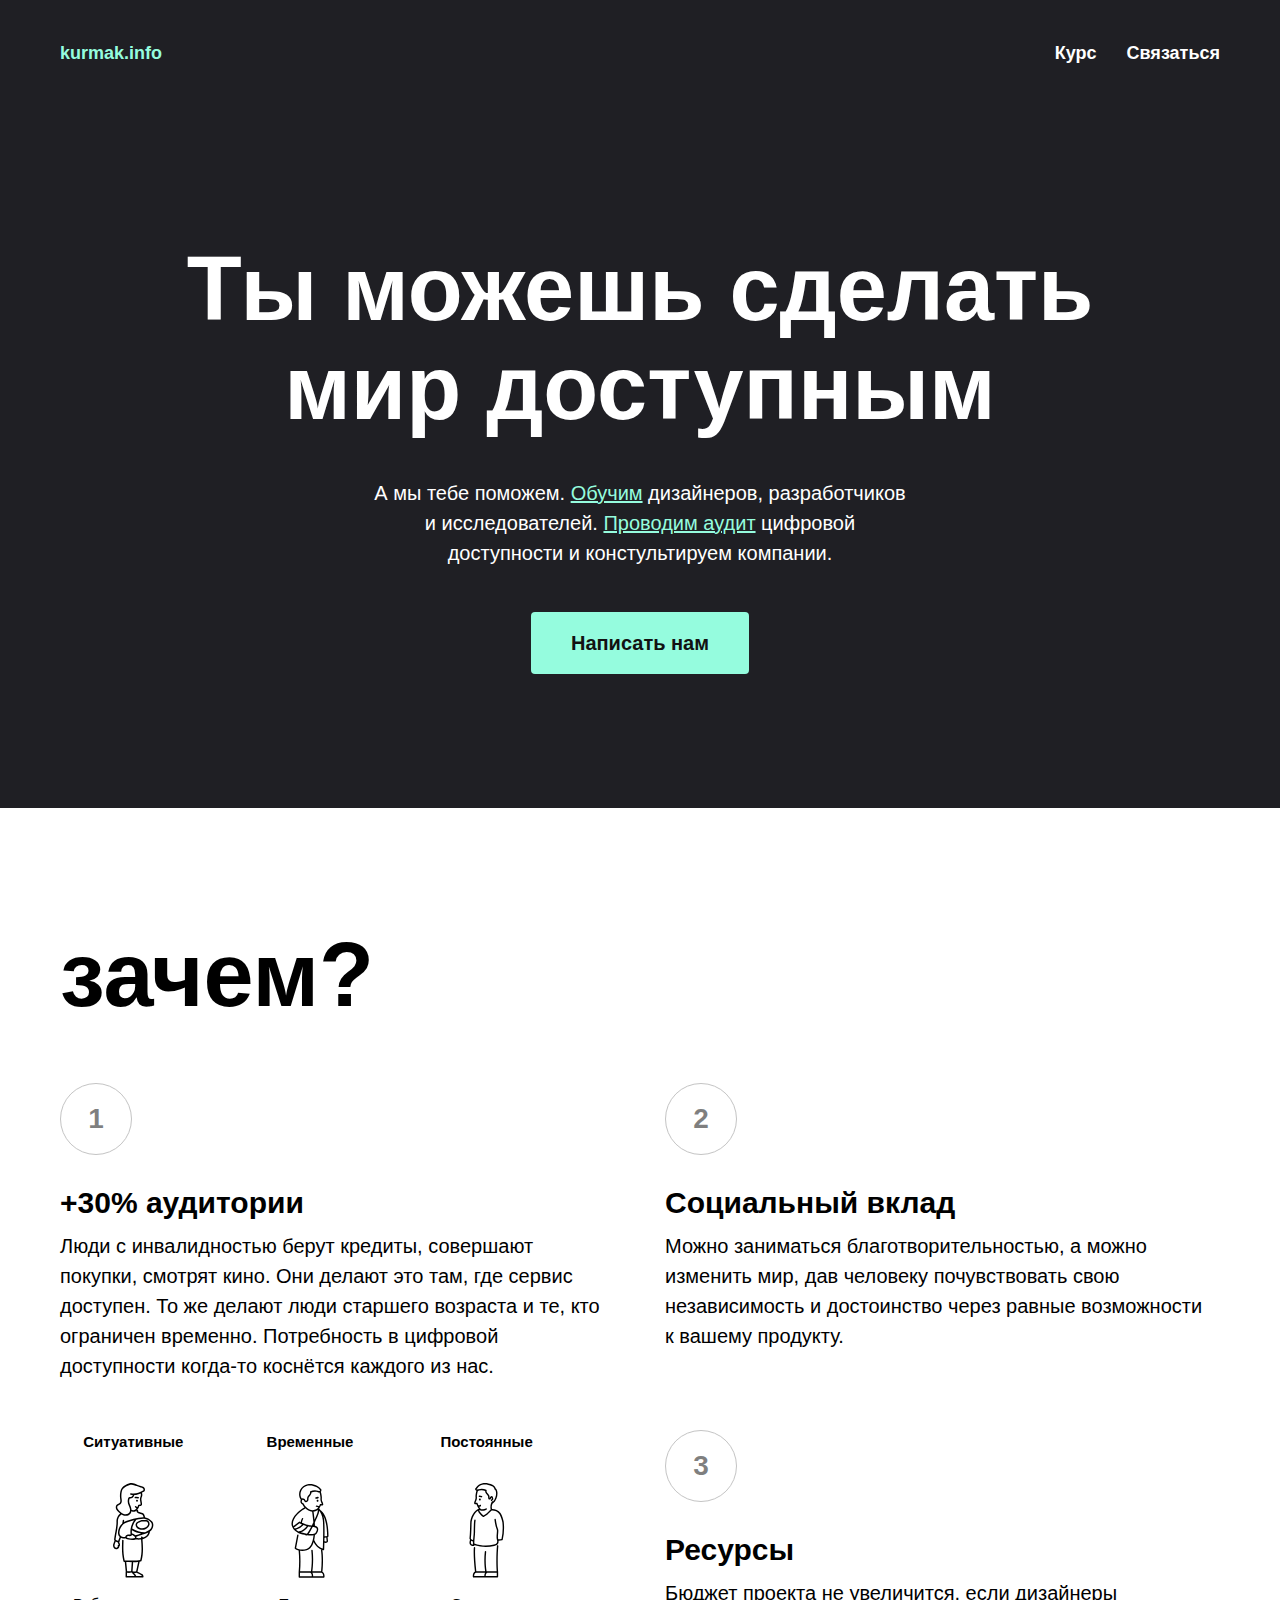
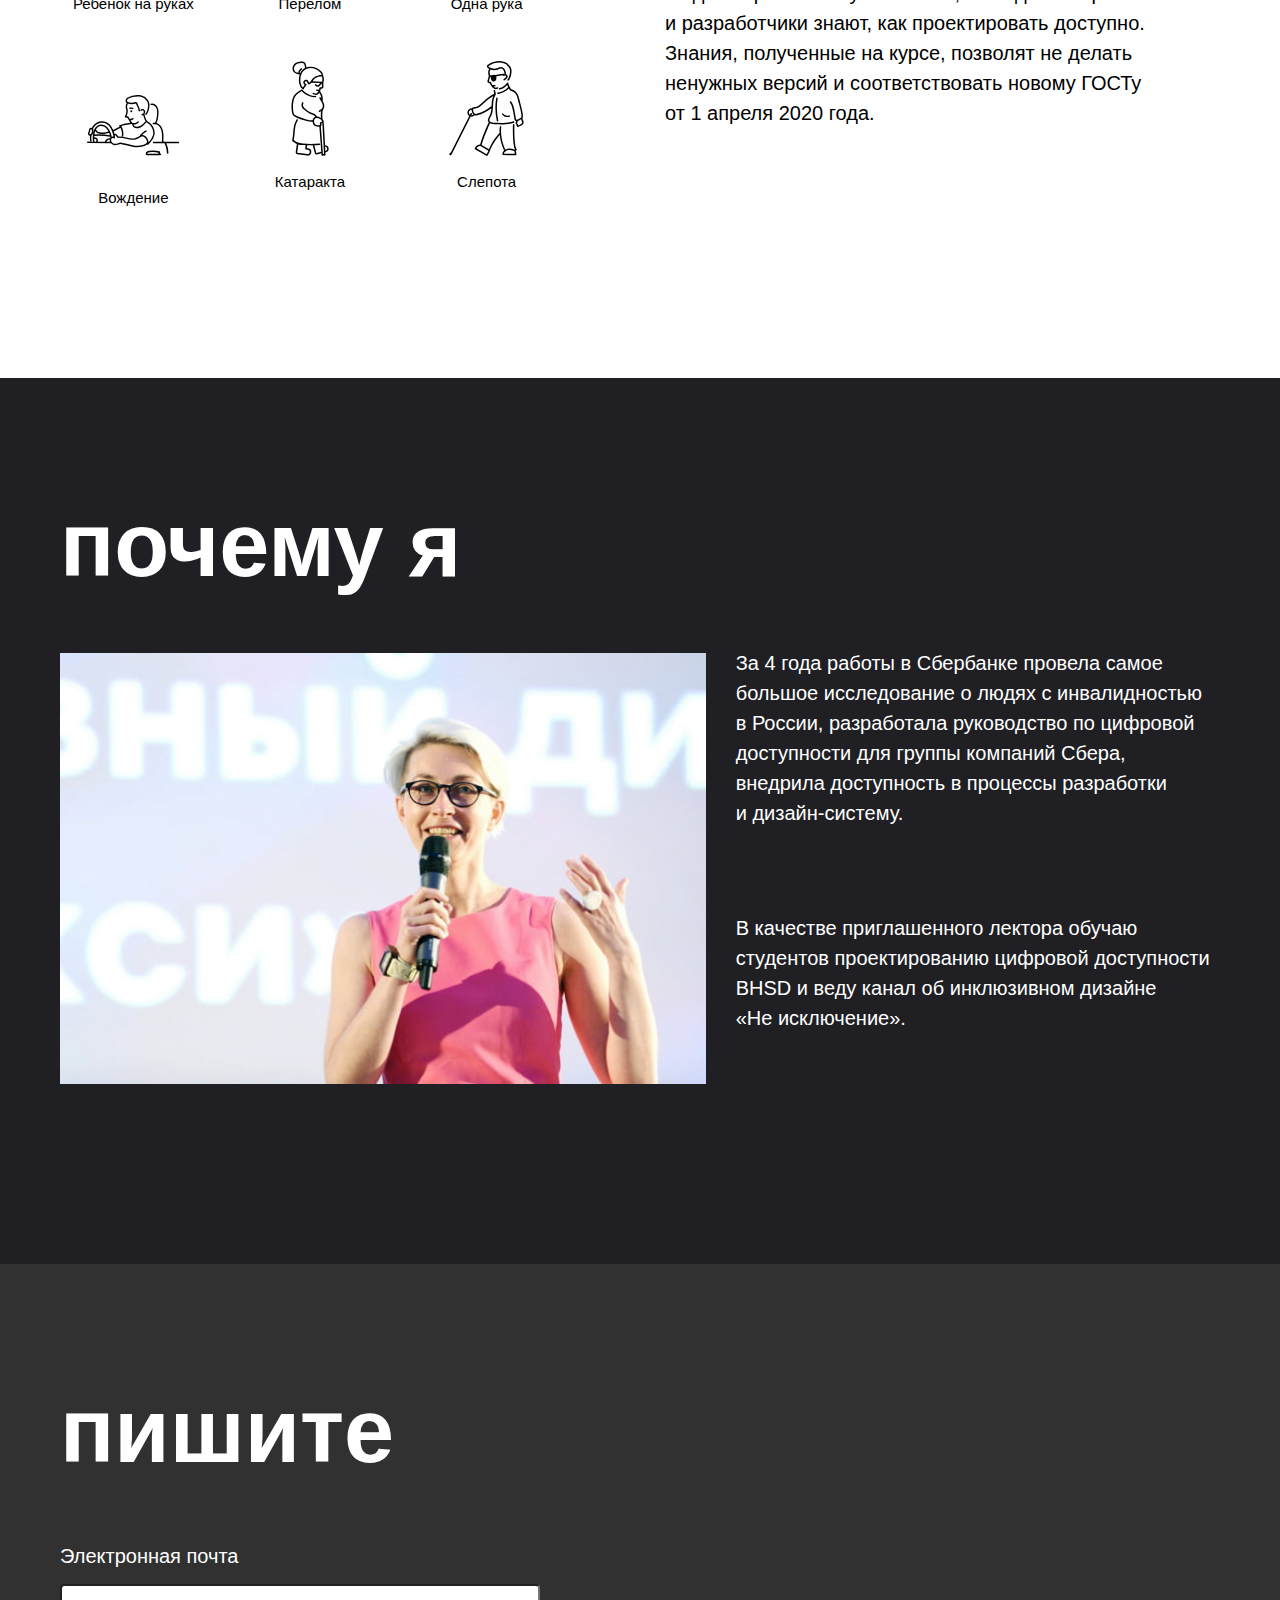
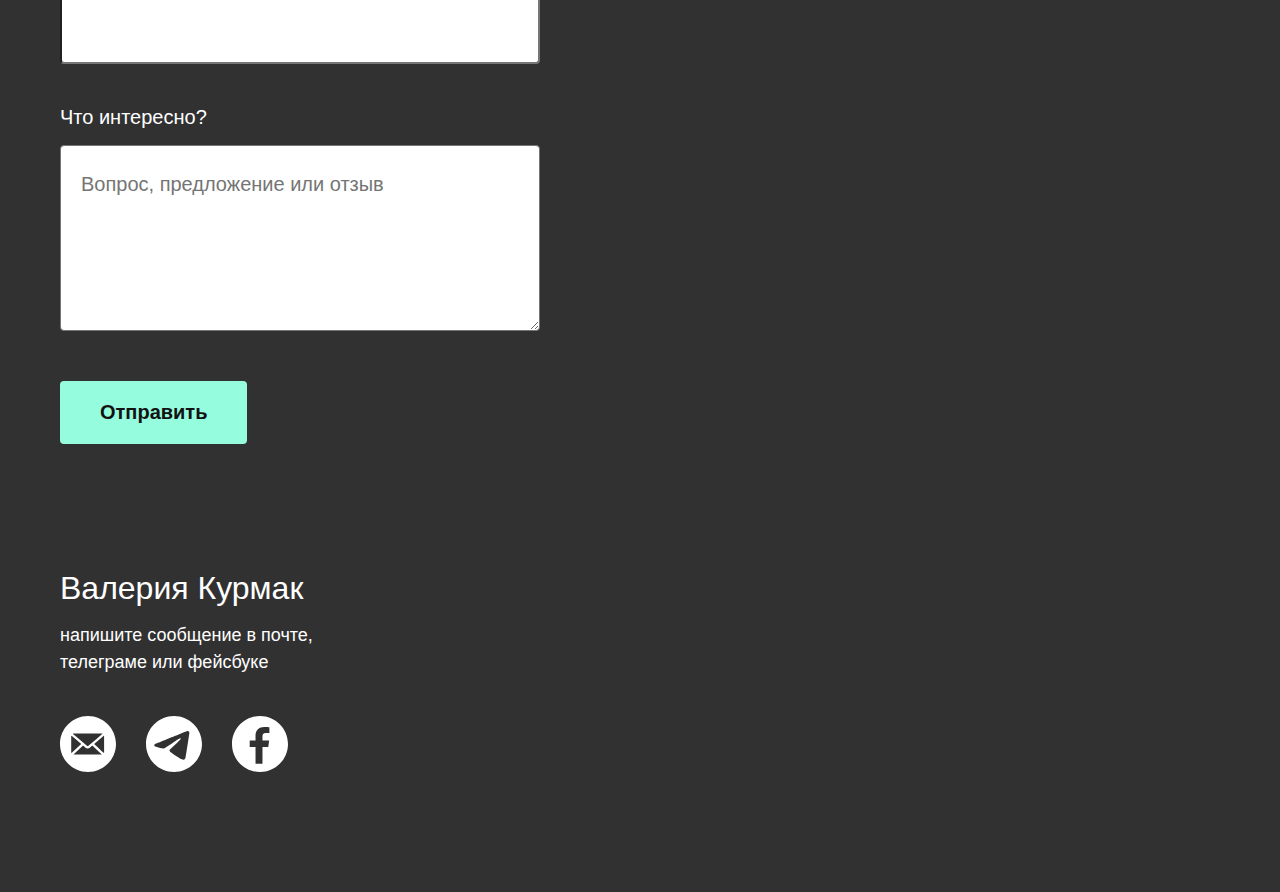
==== index.html @ fd56f429 "add block about course" ====
<!DOCTYPE html>
<html lang="ru">
<head>
    <meta charset="UTF-8">
    <meta name="viewport" content="width=device-width, initial-scale=1.0">
    <link rel="stylesheet" href="./styles/style.css">
    <title>Валерия Курмак</title>
</head>
<body>
    <header class="header">
        <div class="container">
            <nav class="nav">
                <a href="../" class="nav__item nav__item--logo color--mint" aria-label="Перейти на главную страницу">kurmak.info</a>
                <a href="course/" class="nav__item">Курс</a>
                <a href="#" class="nav__item">Связаться</a>
            </nav>
        </div>
    </header>
    <main>
        <section role="banner" class="banner">
            <div class="container banner__container">
                <h1>Ты можешь сделать мир доступным</h1>
                <p class="banner__text text">А&nbsp;мы тебе поможем. <a href="#" class="color--mint">Обучим</a> дизайнеров, разработчиков и&nbsp;исследователей. <a href="#" class="color--mint">Проводим аудит</a> цифровой доступности и&nbsp;констультируем компании.</p>
                <a href="#write" class="btn banner__btn">Написать нам</a>
            </div>
        </section>
        <section class="reasons section">
            <div class="container">
                <h2>зачем?</h2>
                <ul class="reason-list">
                    <li class="reason-list__item reason-list__item--column">
                        <span class="reason-list__num">1</span>
                        <h3 class="reason-list__title">+30%&nbsp;аудитории</h3>
                        <p class="reason-list__text">Люди с&nbsp;инвалидностью берут кредиты, совершают покупки, смотрят кино. Они делают это там, где сервис доступен. То же делают люди старшего возраста и&nbsp;те, кто ограничен временно. Потребность в&nbsp;цифровой доступности когда-то коснётся каждого из&nbsp;нас.</p>
                        <div class="limit">
                            <p class="limit__type">Ситуативные</p>
                            <div class="limit__item">
                                <img class="limit__pic" src="./images/child.svg" role="presentation">
                                <p class="limit__title">Ребенок на&nbsp;руках</p>
                            </div>
                            <div class="limit__item">
                                <img class="limit__pic" src="./images/drive.svg" role="presentation">
                                <p class="limit__title">Вождение</p>
                            </div>
                            <p class="limit__type">Временные</p>
                            <div class="limit__item">
                                <img class="limit__pic" src="./images/broken.svg" role="presentation">
                                <p class="limit__title">Перелом</p>
                            </div>
                            <div class="limit__item">
                                <img class="limit__pic" src="./images/katarakta.svg" role="presentation">
                                <p class="limit__title">Катаракта</p>
                            </div>
                            <p class="limit__type">Постоянные</p>
                            <div class="limit__item">
                                <img class="limit__pic" src="./images/one-hand.svg" role="presentation">
                                <p class="limit__title">Одна рука</p>
                            </div>
                            <div class="limit__item">
                                <img class="limit__pic" src="./images/blind.svg" role="presentation">
                                <p class="limit__title">Слепота</p>
                            </div>
                        </div>
                    </li>
                    <li class="reason-list__item">
                        <span class="reason-list__num">2</span>
                        <h3 class="reason-list__title">Социальный вклад</h3>
                        <p class="reason-list__text">Можно заниматься благотворительностью, а&nbsp;можно изменить мир, дав человеку почувствовать свою независимость и&nbsp;достоинство через равные возможности к&nbsp;вашему продукту.</p>
                    </li>
                    <li class="reason-list__item reason-list__item--margin">
                        <span class="reason-list__num">3</span>
                        <h3 class="reason-list__title">Ресурсы</h3>
                        <p class="reason-list__text">Бюджет проекта не&nbsp;увеличится, если дизайнеры и&nbsp;разработчики знают, как проектировать доступно. Знания, полученные на&nbsp;курсе, позволят не&nbsp;делать ненужных версий и&nbsp;соответствовать новому ГОСТу от&nbsp;1&nbsp;апреля 2020&nbsp;года.</p>
                    </li>
                </ul>
            </div>
        </section>
        <section class="why-me section">
            <div class="container">
                <h2>почему я</h2>
                <div class="why-me__content">
                    <img src="./images/valeriya-kurmak.jpg" alt="Валерия Курмак" class="why-me__img">
                    <p class="why-me__text">За&nbsp;4&nbsp;года работы в&nbsp;Сбербанке провела самое большое исследование о&nbsp;людях с&nbsp;инвалидностью в&nbsp;России, разработала руководство по&nbsp;цифровой доступности для&nbsp;группы компаний Сбера, внедрила доступность в&nbsp;процессы разработки и&nbsp;дизайн-систему.</p>
                    <p class="why-me__text">В&nbsp;качестве приглашенного лектора обучаю студентов проектированию цифровой доступности BHSD и&nbsp;веду канал об&nbsp;инклюзивном дизайне «Не&nbsp;исключение».</p>
                </div>
            </div>
        </section>
        <section class="write section" id="write">
            <div class="container">
                <h2>пишите</h2>
                <form action="" class="main-form">
                    <div class="main-form__field main-form__field--first">
                        <label for="email" class="main-form__label">Электронная почта</label>
                        <input id="email" type="email" class="main-form__input">
                    </div>
                    <div class="main-form__field main-form__field--last">
                        <label for="question" class="main-form__label">Что интересно?</label>
                        <textarea id="question" cols="30" rows="4" placeholder="Вопрос, предложение или отзыв" class="main-form__input"></textarea>
                    </div>
                    <button class="btn write__btn">Отправить</button>
                </form>
            </div>
        </section>
    </main>
    <footer class="footer">
        <div class="container">
            <p class="footer__title">Валерия Курмак</p>
            <p class="footer__text">напишите сообщение в&nbsp;почте, телеграме или&nbsp;фейсбуке</p>
            <nav class="footer__nav" aria-label="Социальные ссылки">
                <a class="footer__link" href="#" aria-label="">
                    <img src="./images/message.svg" role="presentation">
                </a>
                <a class="footer__link" href="#">
                    <img src="./images/telegram.svg" role="presentation">
                </a>
                <a class="footer__link" href="#">
                    <img src="./images/facebook.svg" role="presentation">
                </a>
            </nav>
        </div>
    </footer>
</body>
</html>
---- styles/style.css ----
:root {
    --dark: #1F1F24;
    --dark-grey: #313131;
    --mint: #95FCDE;
    --mint-hover: #6fe2c1;
}

@font-face{font-family:'Inter';src:url(../fonts/Inter-Regular.ttf) format("ttf");font-weight:400;font-style:normal;font-display:swap}
@font-face{font-family:'Inter';src:url(../fonts/Inter-SemiBold.ttf) format("ttf");font-weight:600;font-style:normal;font-display:swap}

html {
    scroll-behavior: smooth;
}

body {
    margin: 0;
    font-family: 'Inter', sans-serif;
    font-size: 10px;
    line-height: 1.5;
    display: flex;
    flex-direction: column;
}

main {
    flex: 1;
}

.container {
    width: 95%;
    max-width: 1160px;
    margin: 0 auto;
}

a {
    color: inherit;
    transition: all 0.3s ease-in-out;
}

img {
    display: block;
    max-width: 100%;;
}

h1 {
    margin-top: 0;
    margin-bottom: 40px;
    font-size: 9em;
    line-height: 1.1;
    font-weight: 600;
}

h2 {
    margin-top: 0;
    margin-bottom: 60px;
    font-size: 9em;
    line-height: 1.05;
    font-weight: 600;
}

h3 {
    margin-top: 0;
    margin-bottom: 10px;
    font-size: 3em;
    line-height: 1.2;
    font-weight: 600;
}

p {
    margin-top: 0;
}

.text {
    margin: 0;
    font-size: 1.6em;
}

.color--mint {
    color: var(--mint);
}

.section {
    padding-top: 120px;
}

.btn {
    background-color: var(--mint);
    color: #121212;
    font-size: 2em;
    font-weight: 600;
    text-decoration: none;
    padding: 20px 40px;
    border-radius: 4px;
    text-decoration: none;
    border: none;
}

.btn:hover,
.btn:focus {
    background-color: var(--mint-hover);
}

/* header */

.header {
    position: absolute;
    color: white;
    left: 0;
    right: 0;
    top: 0;
    z-index: 2;
}

.nav {
    display: flex;
    justify-content: space-between;
    align-items: center;
    padding-top: 40px;
}

.nav__item {
    font-size: 1.8em;
    text-decoration: none;
    padding-left: 30px;
    font-weight: 600;
}

.nav__item--logo {
    padding-left: 0;
    margin-right: auto;
}

.nav__item:hover,
.nav__item:focus {
    text-decoration: underline;
    text-underline-position: under;
}

/* banner */

.banner {
    background: var(--dark);
    color: white;
}

.banner__container {
    text-align: center;
    padding-top: 240px;
    padding-bottom: 150px;
}

.banner__text {
    max-width: 540px;
    margin: 0 auto 60px;
    font-size: 2em;
}

/* reasons */

.limit {
    display: grid;
    grid-template-rows: auto 1fr 1fr;
    grid-template-columns: 1fr 1fr 1fr;
    grid-auto-flow: column;
    text-align: center;
    grid-gap: 30px;
    margin-top: 50px;
    max-width: 500px;
    justify-items: center;
    align-items: baseline;
}

.limit__type {
    font-weight: 600;
    font-size: 1.5em;
    margin-bottom: 0;
}

.limit__item {
    display: flex;
    flex-direction: column;
    align-items: center;
    height: 100%;
}

.limit__title {
    font-size: 1.5em;
    margin-bottom: 15px;
    margin-top: 15px;
}

.limit__pic {
    max-width: 95px;
    max-height: 95px;
    margin: auto 0;
}

.reason-list {
    display: grid;
    grid-template-columns: 1fr 1fr;
    grid-gap: 50px;
    padding: 0;
}

.reason-list__item::marker {
    color: transparent;
}

.reason-list__item--column {
    grid-row: 1/3;
}

.reason-list__num {
    display: flex;
    color: rgba(0,0,0,0.5);
    font-weight: 600;
    font-size: 2.8em;
    width: 70px;
    height: 70px;
    justify-content: center;
    align-items: center;
    line-height: 1;
    border: 1px solid #c4c4c4;
    border-radius: 50%;
    margin-bottom: 30px;
}

.reason-list__text {
    font-size: 2em;
    margin-bottom: 0;
}

.reasons {
    padding-bottom: 160px;
}

.reason-list__item--margin {
    margin-top: -50px;
}

/* why me */

.why-me {
    background: var(--dark);
    color: white;
    padding-bottom: 180px;
}

.why-me__content {
    display: grid;
    grid-template-columns: 4fr 3fr;
    grid-gap: 40px 30px;
    grid-template-rows: max-content;
}

.why-me__img {
    grid-row: 1/3;
}

.why-me__text {
    font-size: 2em;
    margin: 0;
    margin-top: -1%;
}


/* write */

.write {
    background: var(--dark-grey);
    color: white;
    padding-bottom: 120px;
}

.main-form {
    max-width: 480px;
}

.main-form__field {
    display: flex;
    flex-direction: column;
}

.main-form__label {
    font-size: 2em;
    line-height: 1.8;
    margin-bottom: 10px;
}

.main-form__field--first {
    margin-bottom: 35px;
}

.main-form__field--last {
    margin-bottom: 50px;
}

.main-form__input {
    border-radius: 4px;
    padding: 20px;
    font-family: inherit;
    font-size: 2em;
    line-height: 1.8;
    color: rgba(18, 18, 18, 0.65)
}

/* footer */

.footer {
    background: var(--dark-grey);
    color: white;
    padding-bottom: 120px;
}

.footer__title {
    font-weight: 60;
    font-size: 3.2em;
    margin-bottom: 10px;
}

.footer__text {
    font-size: 1.8em;
    max-width: 300px;
    margin-bottom: 40px;
}

.footer__nav {
    display: flex;
    align-items: center;
}

.footer__link {
    margin-right: 30px;
}

.footer__link:hover,
.footer__link:focus {
    opacity: 0.7;
}

/* about */

.about {
    background: var(--dark);
    color: white;
    padding-bottom: 200px;
}

.about__content {
    display: grid;
    grid-template-columns: 1fr 1fr;
    grid-gap: 200px;
}

.about__left-par {
    margin-bottom: 0;
    font-size: 3em;
    line-height: 1.3;
}

.about__right-par {
    margin-bottom: 0;
    font-size: 2em;
}

.about__left-par--mb,
.about__right-par--mb {
    margin-bottom: 40px;
}

.about__bold {
    font-size: 1.5em;
    line-height: 1.2;
    display: block;
    font-weight: 600;
}
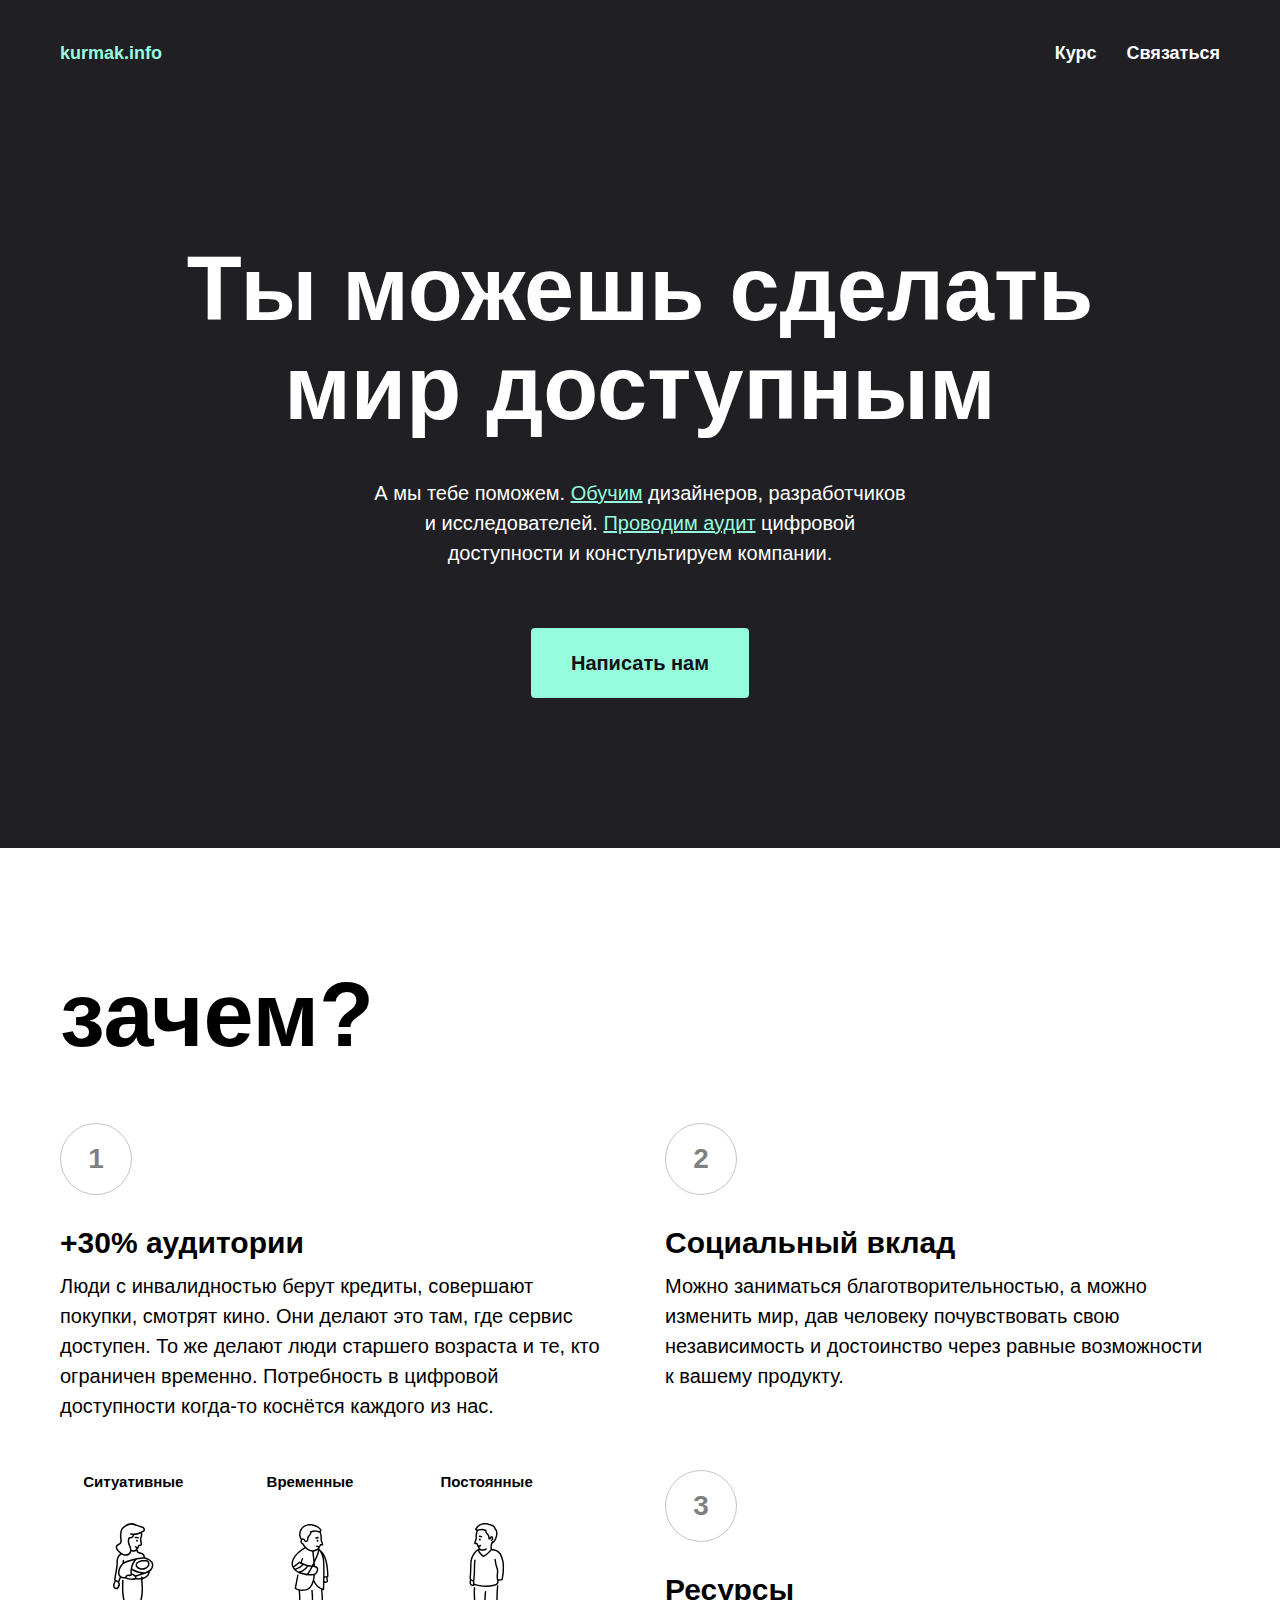
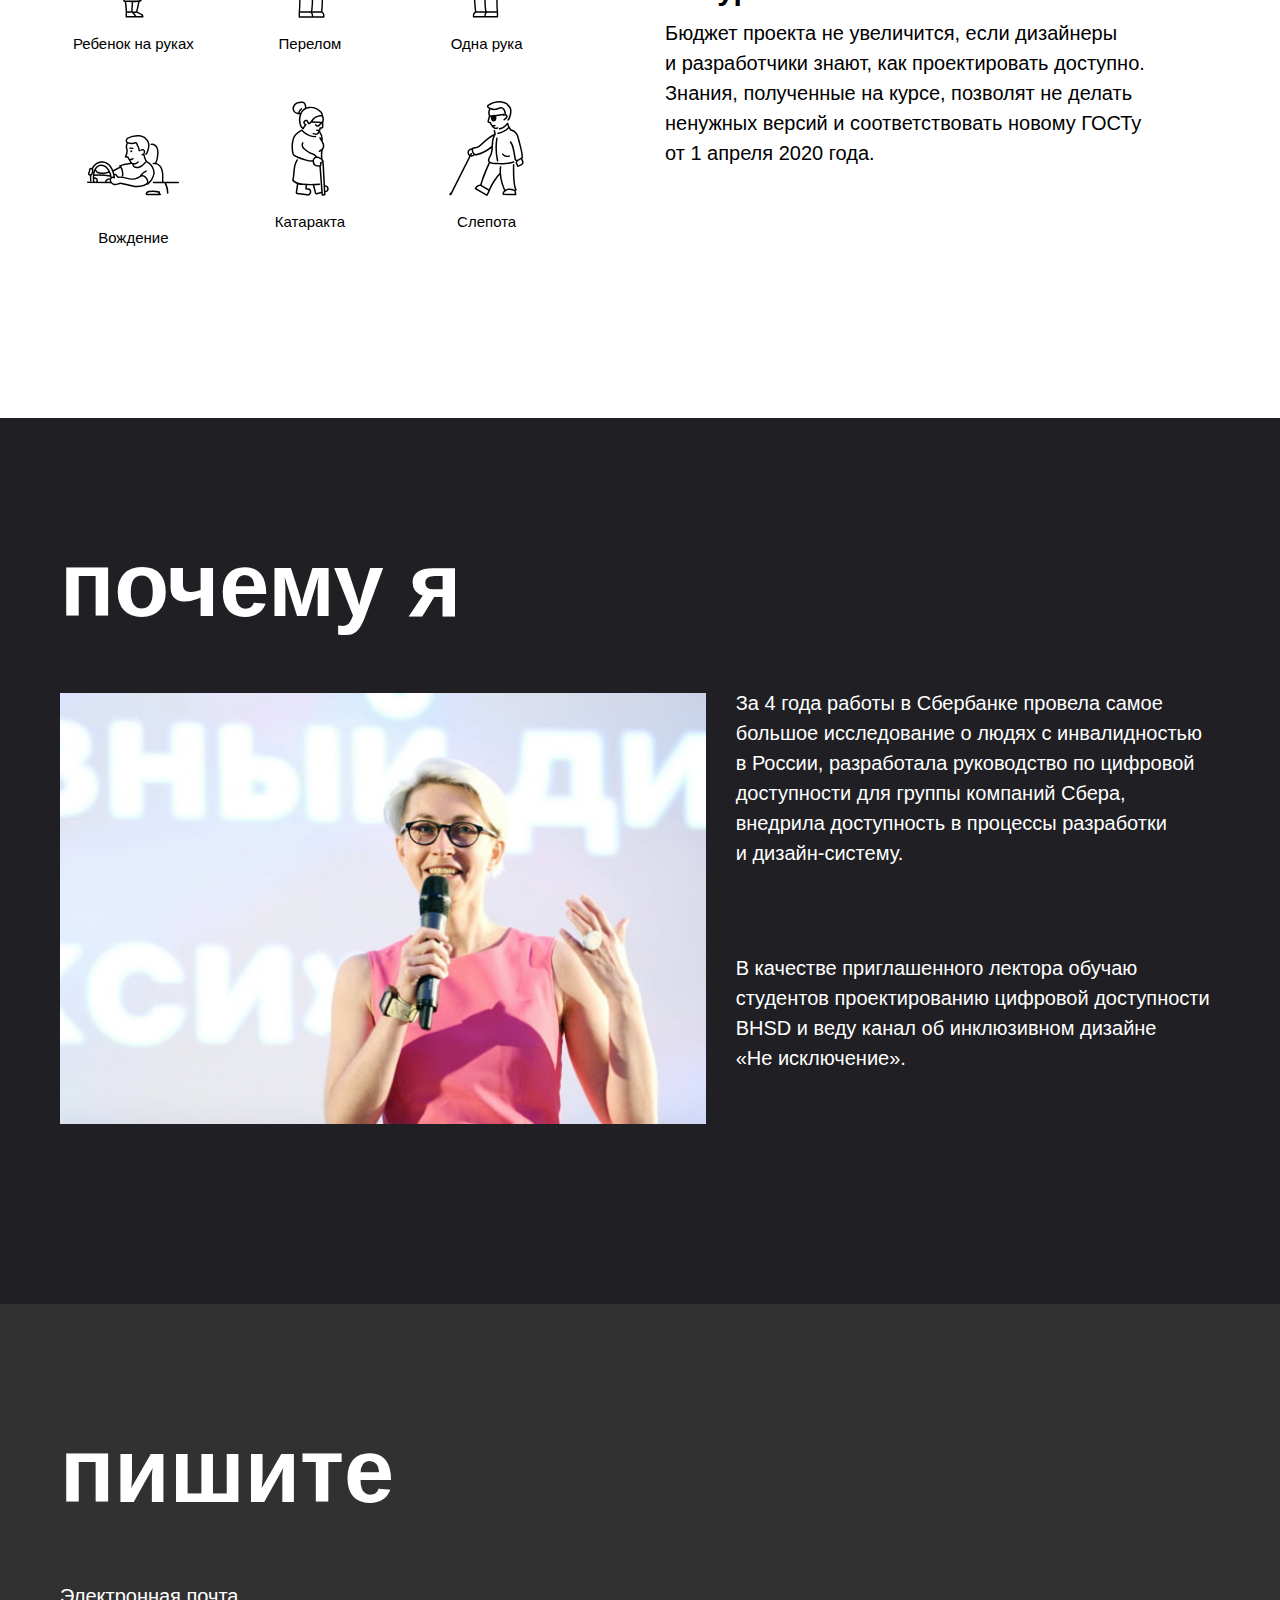
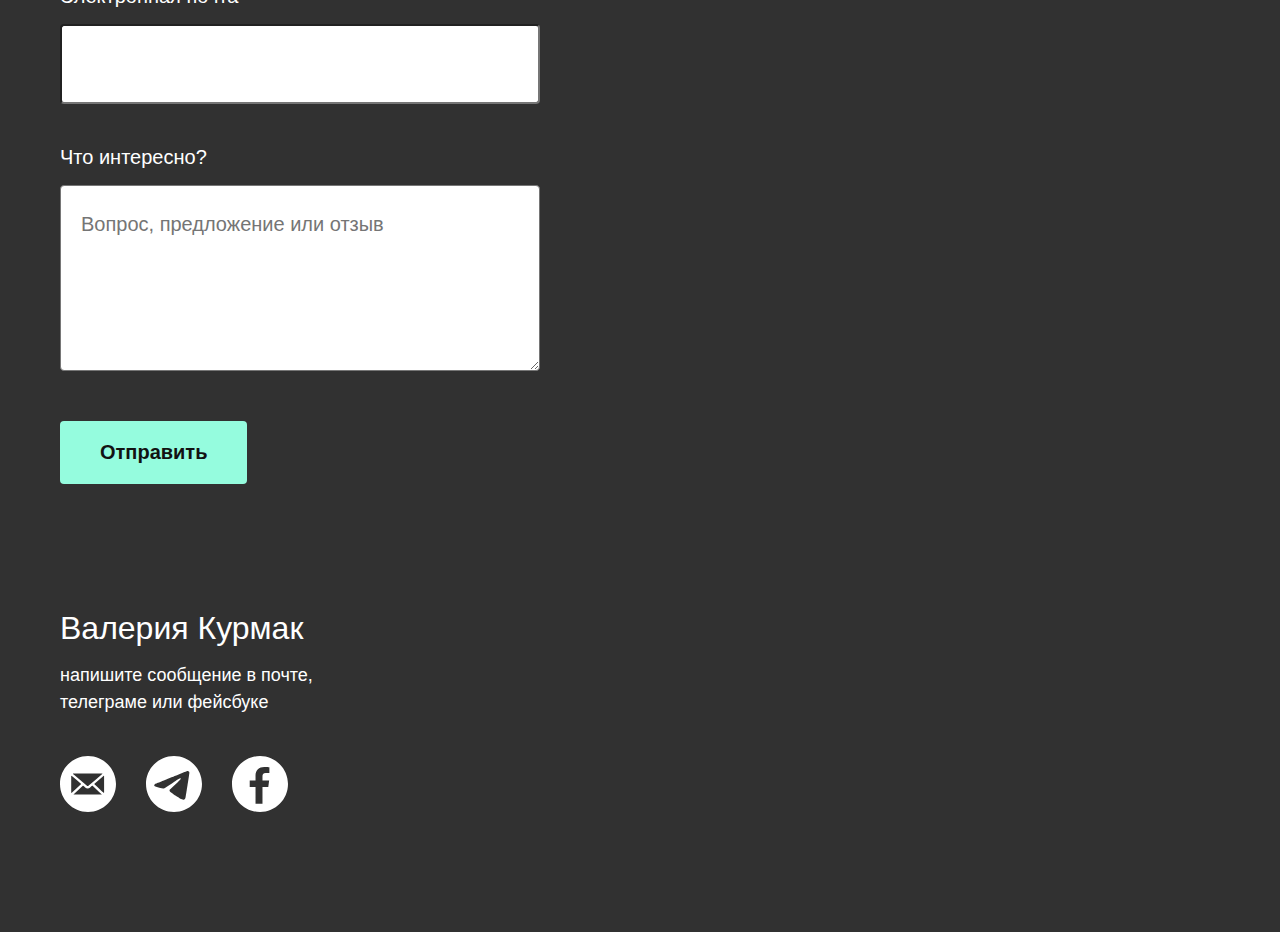
==== commit b17faa28: "add course top and light blocks" ====
--- a/index.html
+++ b/index.html
@@ -10,7 +10,7 @@
     <header class="header">
         <div class="container">
             <nav class="nav">
-                <a href="../" class="nav__item nav__item--logo color--mint" aria-label="Перейти на главную страницу">kurmak.info</a>
+                <a href="" class="nav__item nav__item--logo color--mint" aria-label="Перейти на главную страницу">kurmak.info</a>
                 <a href="course/" class="nav__item">Курс</a>
                 <a href="#" class="nav__item">Связаться</a>
             </nav>
@@ -21,7 +21,7 @@
             <div class="container banner__container">
                 <h1>Ты можешь сделать мир доступным</h1>
                 <p class="banner__text text">А&nbsp;мы тебе поможем. <a href="#" class="color--mint">Обучим</a> дизайнеров, разработчиков и&nbsp;исследователей. <a href="#" class="color--mint">Проводим аудит</a> цифровой доступности и&nbsp;констультируем компании.</p>
-                <a href="#write" class="btn banner__btn">Написать нам</a>
+                <a href="#write" class="btn btn--mint banner__btn">Написать нам</a>
             </div>
         </section>
         <section class="reasons section">
@@ -97,7 +97,7 @@
                         <label for="question" class="main-form__label">Что интересно?</label>
                         <textarea id="question" cols="30" rows="4" placeholder="Вопрос, предложение или отзыв" class="main-form__input"></textarea>
                     </div>
-                    <button class="btn write__btn">Отправить</button>
+                    <button class="btn btn--mint write__btn">Отправить</button>
                 </form>
             </div>
         </section>
--- a/styles/style.css
+++ b/styles/style.css
@@ -78,13 +78,15 @@
     color: var(--mint);
 }
 
+.color--dark {
+    color: var(--dark);
+}
+
 .section {
     padding-top: 120px;
 }
 
 .btn {
-    background-color: var(--mint);
-    color: #121212;
     font-size: 2em;
     font-weight: 600;
     text-decoration: none;
@@ -92,11 +94,27 @@
     border-radius: 4px;
     text-decoration: none;
     border: none;
-}
-
-.btn:hover,
-.btn:focus {
+    display: inline-block;
+}
+
+.btn--mint {
+    background-color: var(--mint);
+    color: #121212;
+}
+
+.btn--mint:hover,
+.btn--mint:focus {
     background-color: var(--mint-hover);
+}
+
+.btn--dark {
+    background-color: var(--dark);
+    color: white;
+}
+
+.btn--dark:hover,
+.btn--dark:focus {
+    opacity: 0.9;
 }
 
 /* header */
@@ -337,6 +355,62 @@
     opacity: 0.7;
 }
 
+/* course top */
+
+.course-top {
+    background-color: var(--mint);
+}
+
+.course-top__container {
+    padding-top: 270px;
+    padding-bottom: 120px;
+}
+
+.course-top__heading {
+    margin-bottom: 30px;
+    width: 50%;
+}
+
+.course-top__sub {
+    font-weight: 600;
+    font-size: 3em;
+    margin-bottom: 80px;
+}
+
+/* course info */
+
+.course-info {
+    padding-top: 140px;
+    padding-bottom: 120px;
+    background-color: #F9F9FC;
+}
+
+.course-info__heading {
+    line-height: 1.3;
+    width: 70%;
+    margin-bottom: 40px;
+}
+
+.course-info__par {
+    font-size: 2em;
+    max-width: 600px;
+    margin-bottom: 40px;
+}
+
+.course-info__par--mb {
+    margin-bottom: 60px;
+}
+
+.course-info__heading--mb {
+    margin-bottom: 25px;
+}
+
+.course-form__label {
+    font-size: 2em;
+    margin-bottom: 10px;
+    display: block;
+}
+
 /* about */
 
 .about {
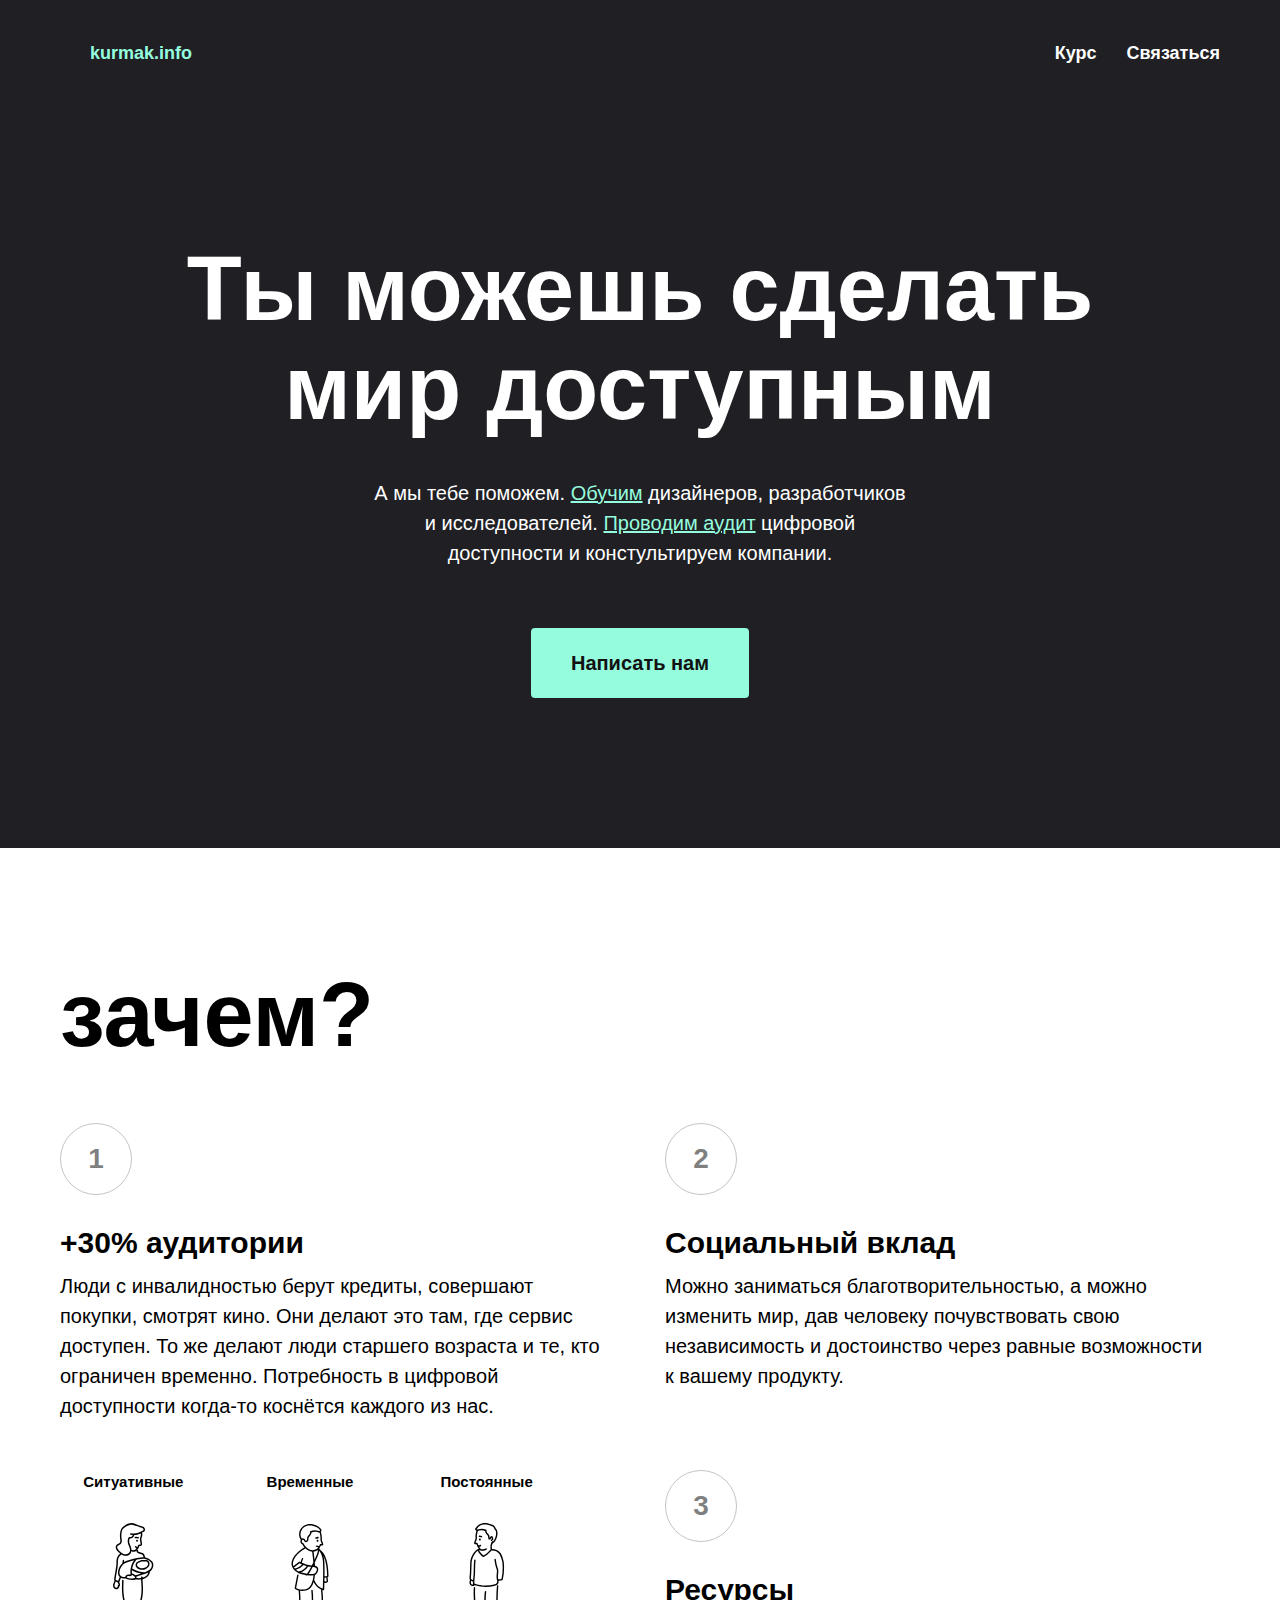
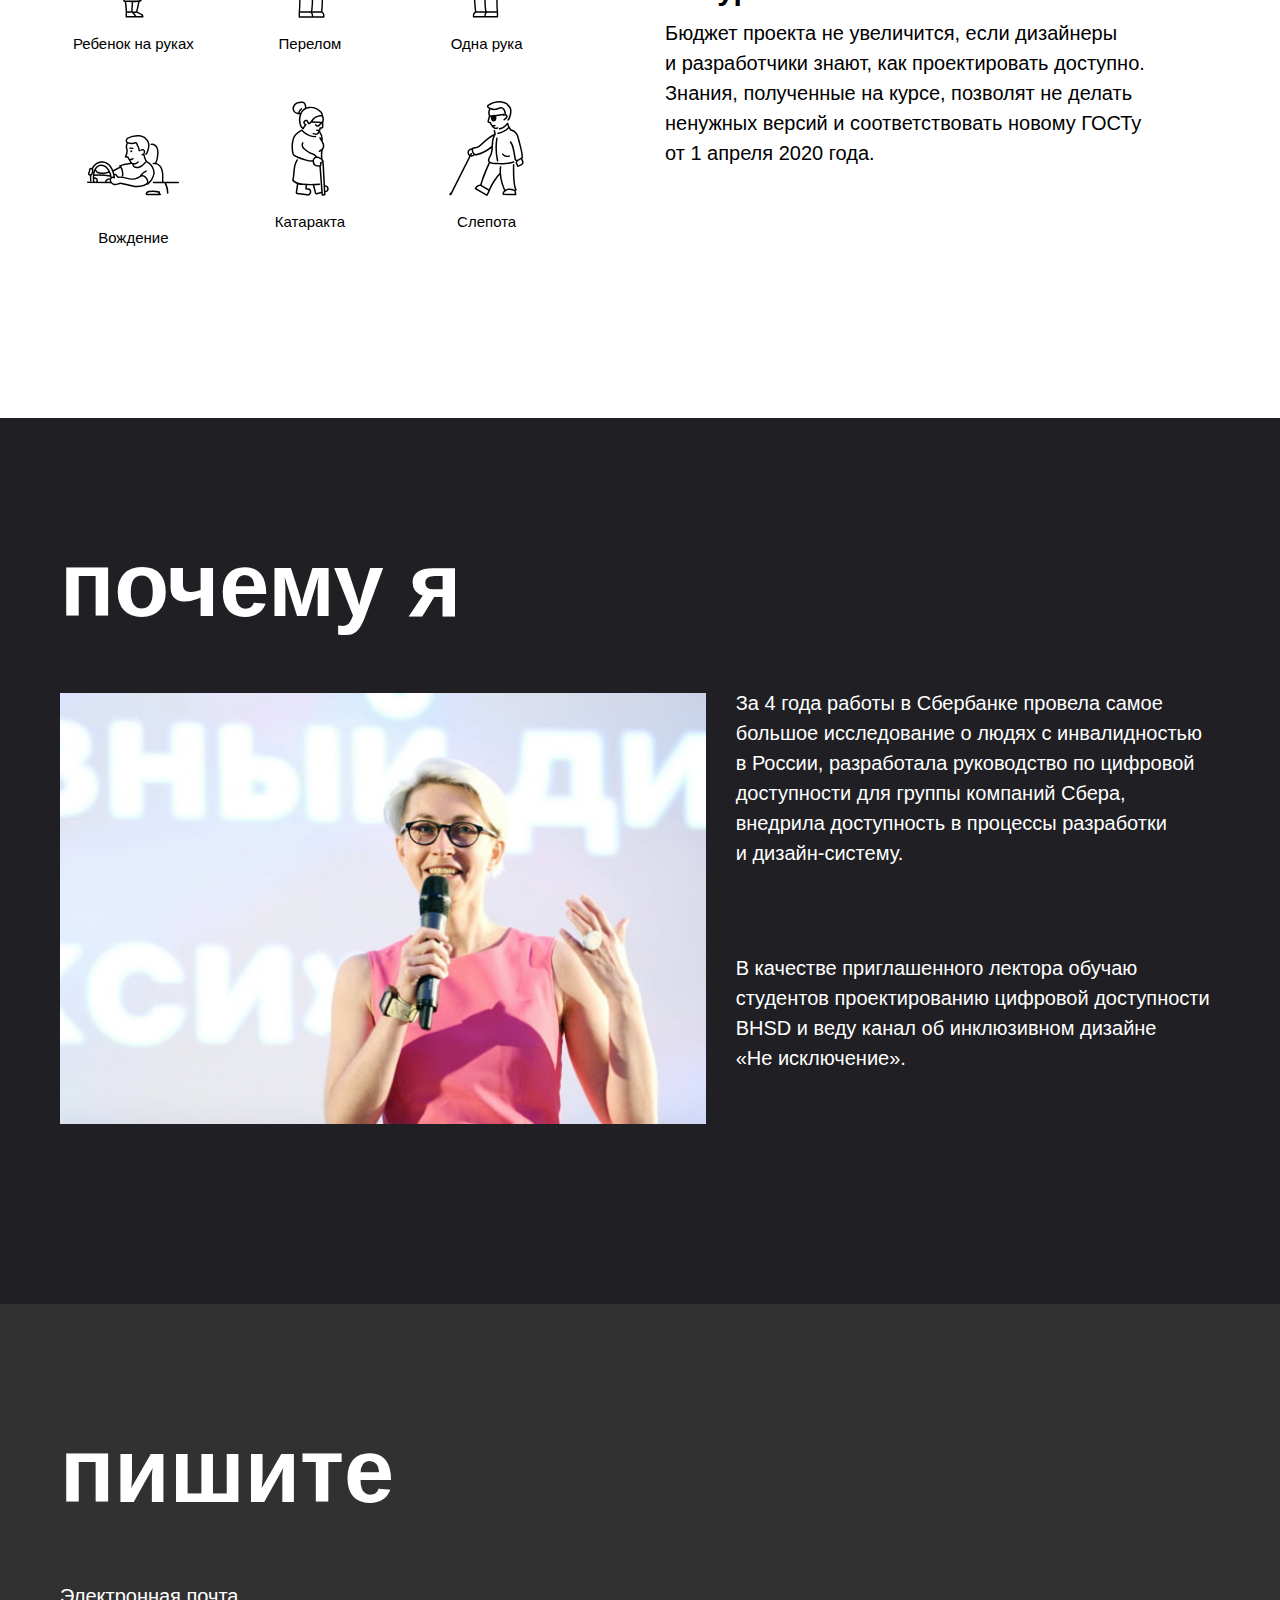
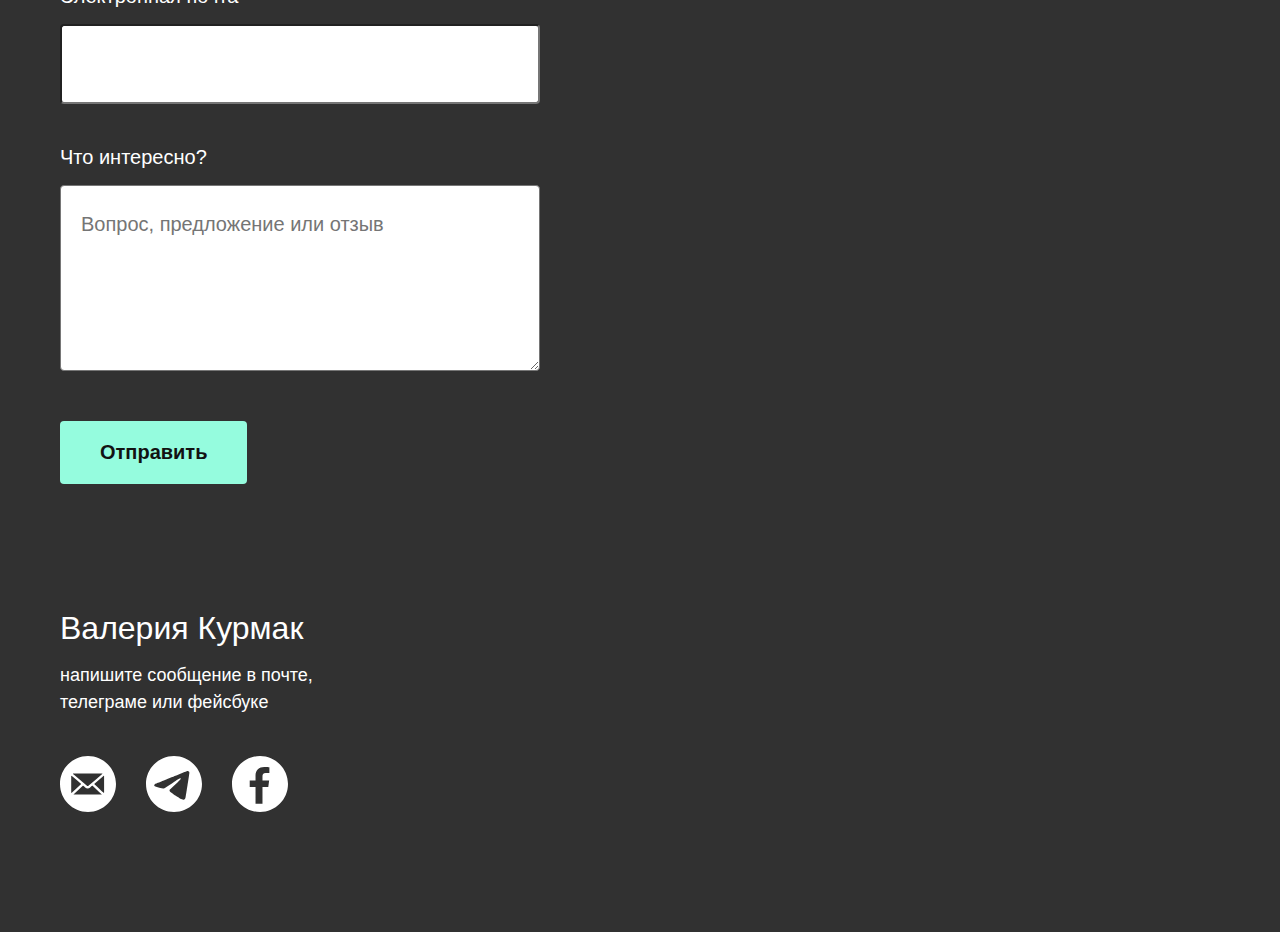
==== commit 1e414ded: "add some adaptive styles" ====
--- a/index.html
+++ b/index.html
@@ -4,6 +4,7 @@
     <meta charset="UTF-8">
     <meta name="viewport" content="width=device-width, initial-scale=1.0">
     <link rel="stylesheet" href="./styles/style.css">
+    <link rel="stylesheet" href="./styles/responsive.css">
     <title>Валерия Курмак</title>
 </head>
 <body>
@@ -27,7 +28,7 @@
         <section class="reasons section">
             <div class="container">
                 <h2>зачем?</h2>
-                <ul class="reason-list">
+                <ol class="reason-list">
                     <li class="reason-list__item reason-list__item--column">
                         <span class="reason-list__num">1</span>
                         <h3 class="reason-list__title">+30%&nbsp;аудитории</h3>
@@ -72,7 +73,7 @@
                         <h3 class="reason-list__title">Ресурсы</h3>
                         <p class="reason-list__text">Бюджет проекта не&nbsp;увеличится, если дизайнеры и&nbsp;разработчики знают, как проектировать доступно. Знания, полученные на&nbsp;курсе, позволят не&nbsp;делать ненужных версий и&nbsp;соответствовать новому ГОСТу от&nbsp;1&nbsp;апреля 2020&nbsp;года.</p>
                     </li>
-                </ul>
+                </ol>
             </div>
         </section>
         <section class="why-me section">
--- a/styles/style.css
+++ b/styles/style.css
@@ -23,6 +23,7 @@
 
 main {
     flex: 1;
+    overflow-x: hidden;
 }
 
 .container {
@@ -95,6 +96,7 @@
     text-decoration: none;
     border: none;
     display: inline-block;
+    cursor: pointer;
 }
 
 .btn--mint {
@@ -138,7 +140,7 @@
 .nav__item {
     font-size: 1.8em;
     text-decoration: none;
-    padding-left: 30px;
+    margin-left: 30px;
     font-weight: 600;
 }
 
@@ -411,6 +413,25 @@
     display: block;
 }
 
+.course-form__fields {
+    display: flex;
+}
+
+.course-form__email {
+    width: 480px;
+    border: 2px solid rgba(0,0,0,0.65);
+    border-radius: 5px;
+    margin-right: 10px;
+    box-sizing: border-box;
+    padding: 20px;
+    font-size: 2em;
+}
+
+.course-form__btn {
+    padding: 20px 70px;
+    line-height: 1.8;
+}
+
 /* about */
 
 .about {
@@ -446,4 +467,83 @@
     line-height: 1.2;
     display: block;
     font-weight: 600;
+}
+
+/* empathy */
+
+.empathy {
+    background: var(--dark);
+    color: white;
+    padding-bottom: 200px;
+}
+
+.empathy__container {
+    display: grid;
+    grid-template-columns: 1fr 1fr;
+    grid-column-gap: 200px;
+}
+
+.empathy__title {
+    font-size: 9em;
+    line-height: 1.05;
+    font-weight: 600;
+    margin: 0;
+    grid-column:1/3;
+    padding: 0;
+    display: flex;
+    align-items: center;
+    flex-wrap: wrap;
+}
+
+.empathy__title-item {
+    margin-right: 0.27em;
+}
+
+.empathy__title-item::marker {
+    color: transparent;
+}
+
+.empathy__img {
+    justify-self: end;
+    position: relative;
+    left: 60px;
+}
+
+.empathy__text {
+    font-size: 2em;
+    margin-bottom: 0;
+    align-self: end;
+}
+
+/* reviews */
+
+.reviews {
+    background: var(--dark);
+    color: white;
+    padding-bottom: 70px;
+}
+
+/* logos */
+
+.logos {
+    background: var(--dark);
+    padding-bottom: 200px;
+}
+
+.logos__container {
+    display: flex;
+    align-items: center;
+    justify-content: center;
+}
+
+.logos__img {
+    margin: 0 30px;
+}
+
+/* team */
+
+.team {
+    background: var(--dark);
+    color: white;
+    padding-bottom: 230px;
 }--- a/styles/responsive.css
+++ b/styles/responsive.css
@@ -0,0 +1,79 @@
+@media (max-width: 1200px) {
+    .reason-list {
+        grid-template-columns: 1fr;
+        grid-gap: 60px;
+    }
+
+    .reason-list__item--margin {
+        margin-top: 0;
+    }
+}
+
+@media (max-width: 960px) {
+    h2,
+    .empathy__title {
+        font-size: 8em;
+    }
+
+    .about__content {
+        grid-gap: 100px;
+    }
+
+    .empathy__container {
+        grid-column-gap: 100px;
+    }
+
+    .empathy__img {
+        left: 10px;
+        width: 365px;
+    }
+
+    .logos__container {
+        flex-wrap: wrap;
+    }
+
+    .logos__img {
+        margin: 0 20px;
+    }
+
+    .logos__img--logo {
+        width: 110px;
+    }
+
+    .logos__img--wrike {
+        width: 210px;
+    }
+
+    .logos__img--m2 {
+        width: 160px;
+    }
+}
+
+@media (max-width: 768px) {
+    .about__content {
+        grid-template-columns: 1fr;
+        grid-gap: 80px;
+    }
+
+    .empathy__container {
+        grid-gap: 85px;
+        grid-template-columns: 1fr;
+        position: relative;
+    }
+
+    .empathy__title {
+        flex-direction: column;
+        align-items: flex-start;
+        grid-column: 1/2;
+        position: relative;
+        z-index: 2;
+    }
+
+    .empathy__img {
+        position: absolute;
+        top: 20%;
+        left: auto;
+        right: -15%;
+        z-index: 1;
+    }
+}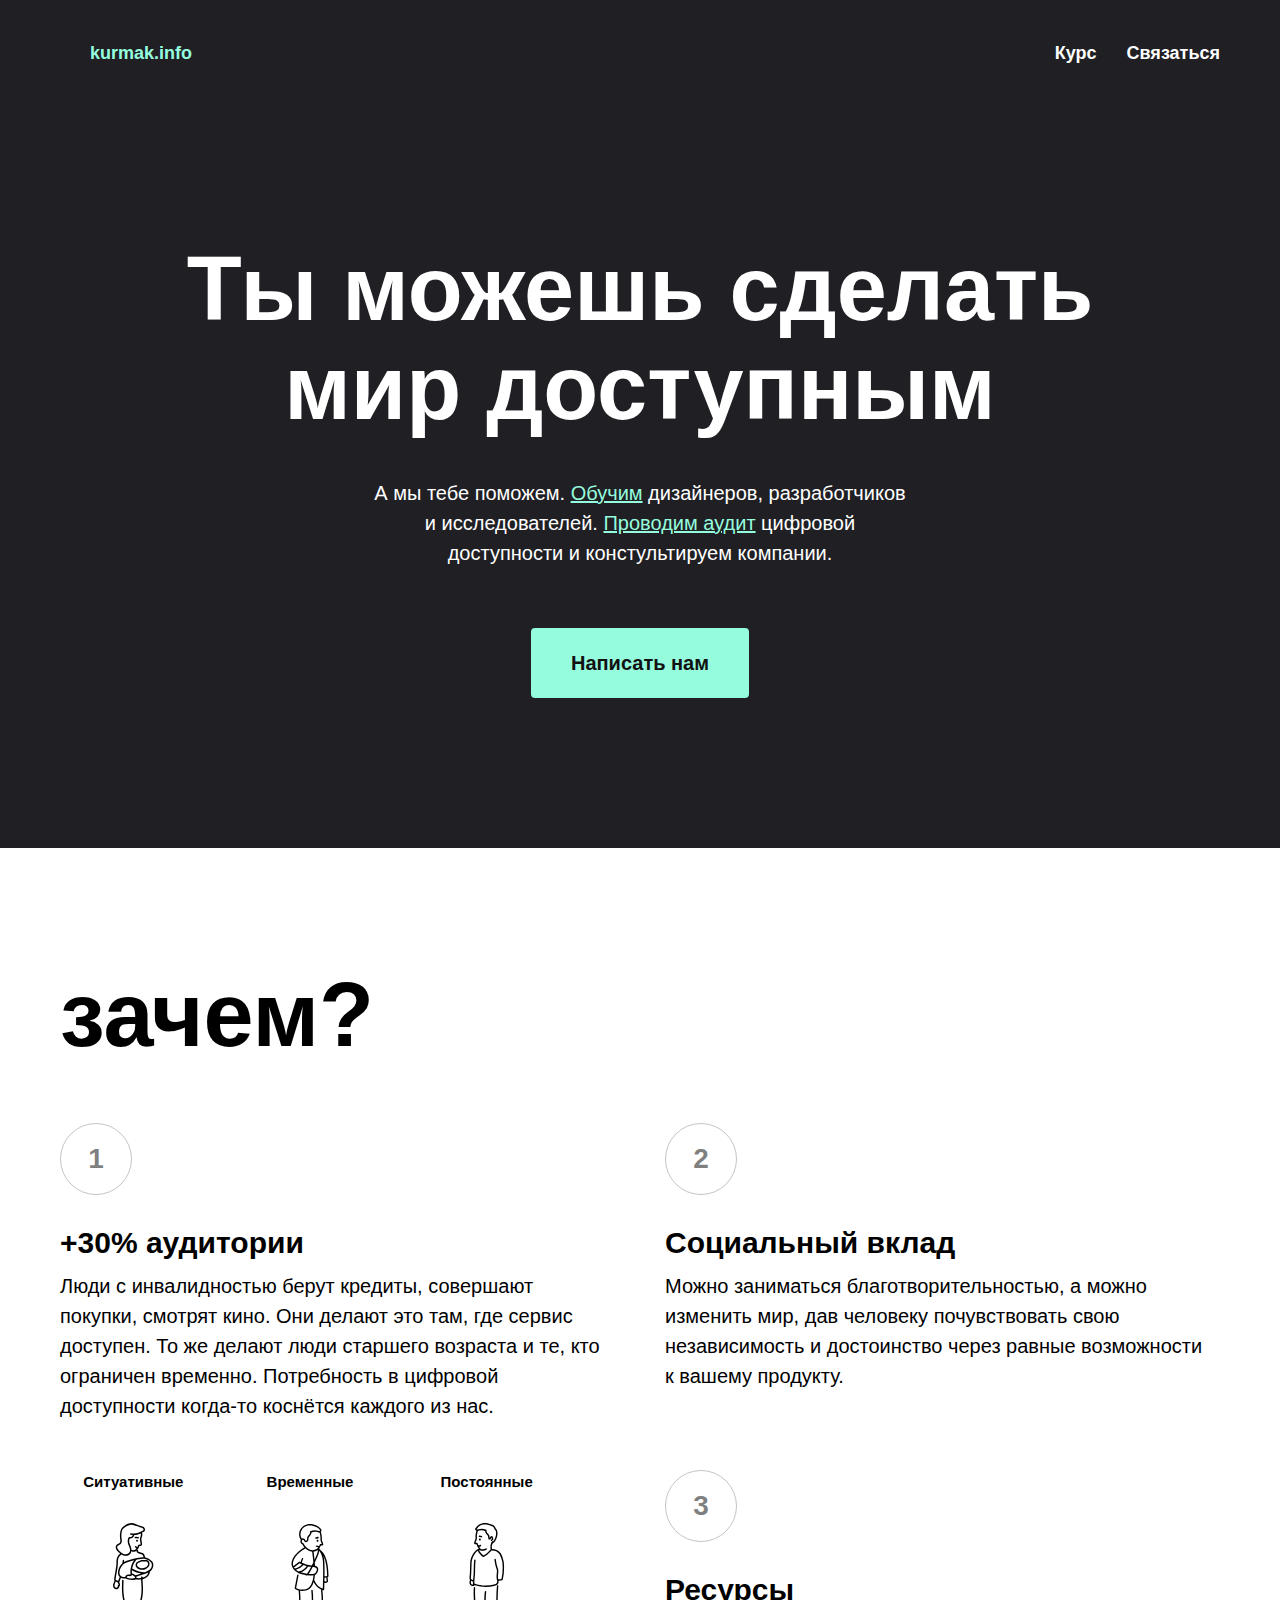
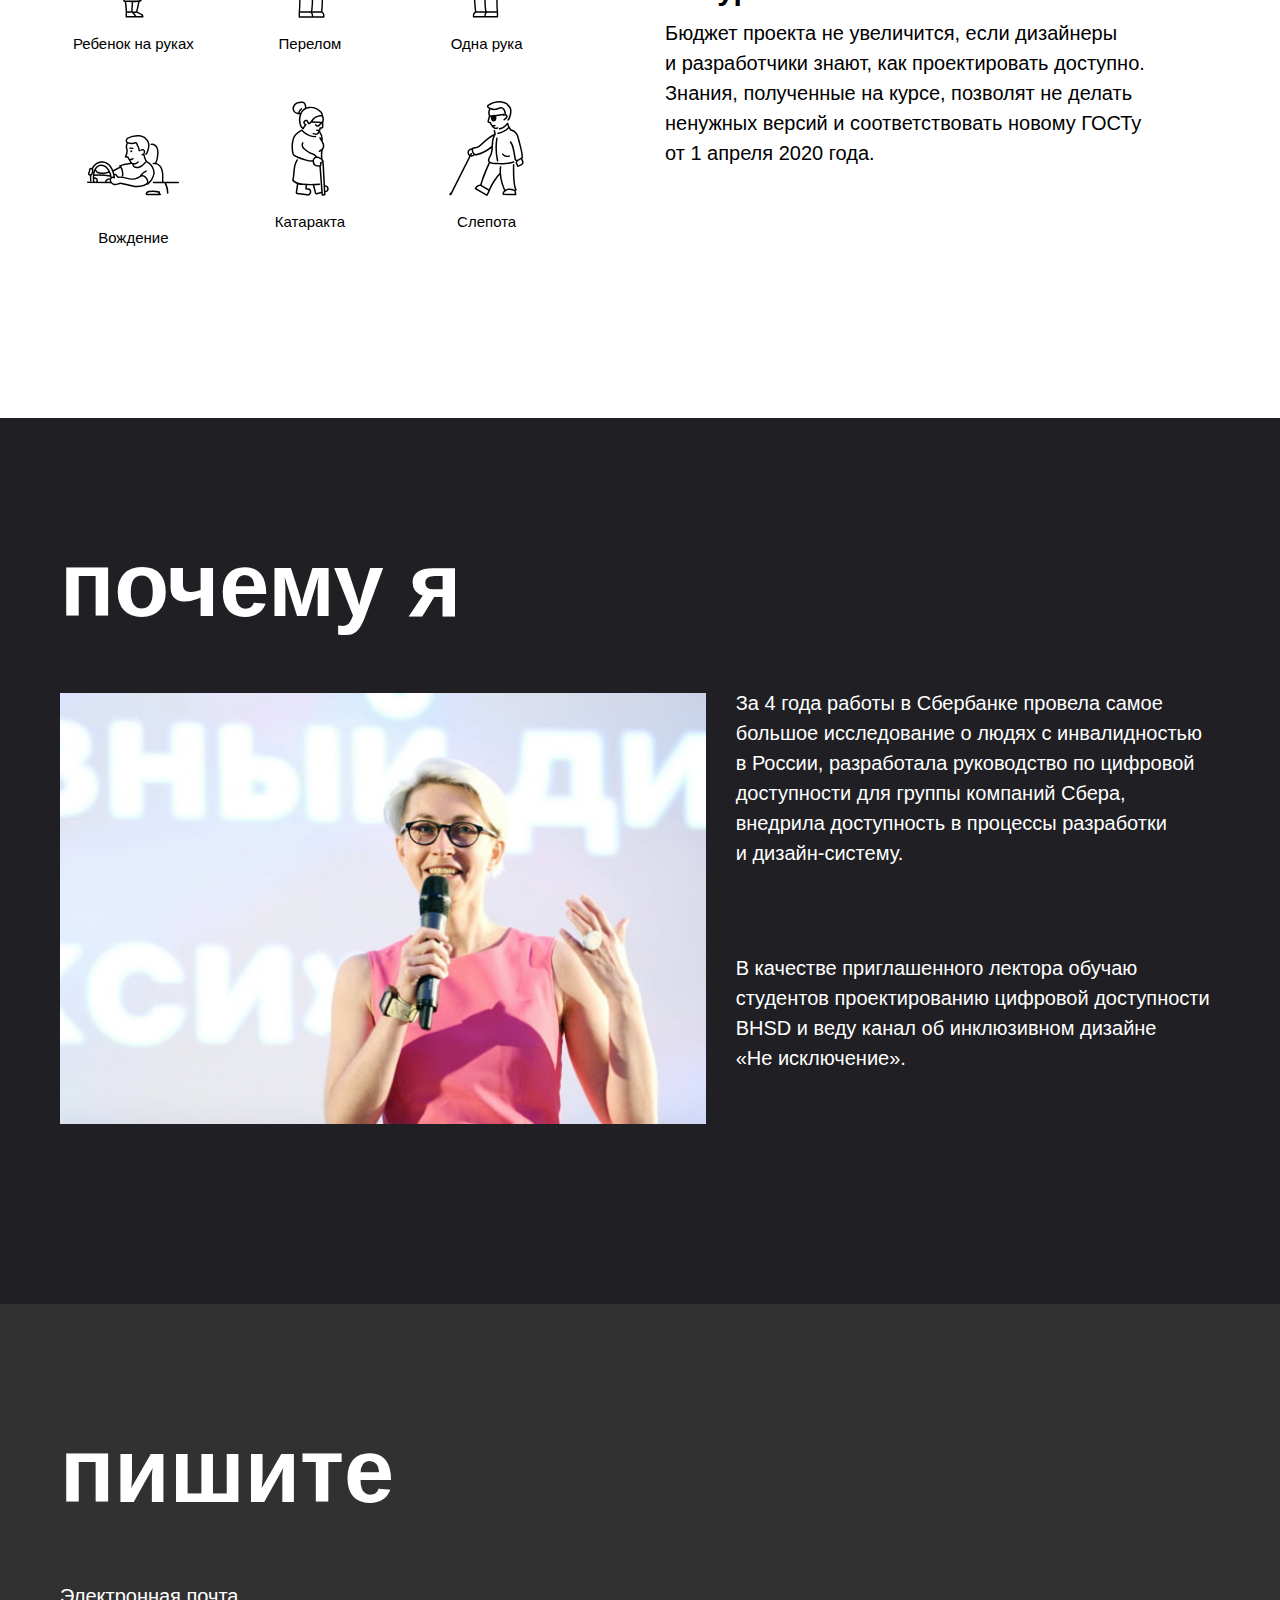
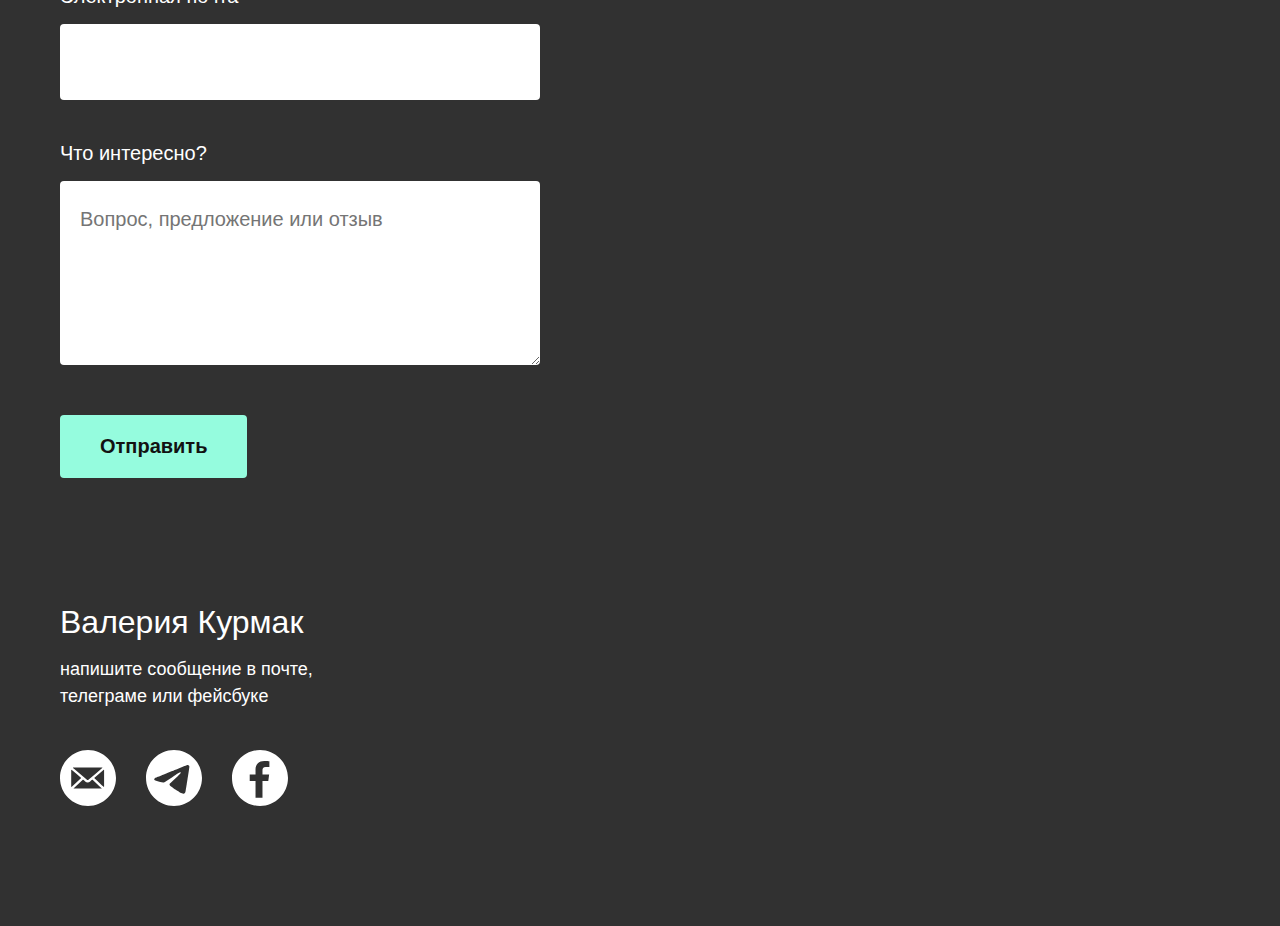
==== commit 0eef53f0: "add more mobile styles" ====
--- a/index.html
+++ b/index.html
@@ -20,7 +20,7 @@
     <main>
         <section role="banner" class="banner">
             <div class="container banner__container">
-                <h1>Ты можешь сделать мир доступным</h1>
+                <h1 class="banner__title">Ты можешь сделать мир доступным</h1>
                 <p class="banner__text text">А&nbsp;мы тебе поможем. <a href="#" class="color--mint">Обучим</a> дизайнеров, разработчиков и&nbsp;исследователей. <a href="#" class="color--mint">Проводим аудит</a> цифровой доступности и&nbsp;констультируем компании.</p>
                 <a href="#write" class="btn btn--mint banner__btn">Написать нам</a>
             </div>
--- a/styles/style.css
+++ b/styles/style.css
@@ -97,6 +97,8 @@
     border: none;
     display: inline-block;
     cursor: pointer;
+    box-sizing: border-box;
+    text-align: center;
 }
 
 .btn--mint {
@@ -160,12 +162,18 @@
 .banner {
     background: var(--dark);
     color: white;
+    padding-top: 240px;
+    padding-bottom: 150px;
 }
 
 .banner__container {
     text-align: center;
-    padding-top: 240px;
-    padding-bottom: 150px;
+}
+
+.banner__title {
+    width: 85%;
+    margin-left: auto;
+    margin-right: auto;
 }
 
 .banner__text {
@@ -320,7 +328,8 @@
     font-family: inherit;
     font-size: 2em;
     line-height: 1.8;
-    color: rgba(18, 18, 18, 0.65)
+    color: rgba(18, 18, 18, 0.65);
+    border: none;
 }
 
 /* footer */
@@ -361,9 +370,6 @@
 
 .course-top {
     background-color: var(--mint);
-}
-
-.course-top__container {
     padding-top: 270px;
     padding-bottom: 120px;
 }
--- a/styles/responsive.css
+++ b/styles/responsive.css
@@ -10,9 +10,26 @@
 }
 
 @media (max-width: 960px) {
-    h2,
+    h1 {
+        font-size: 8em;
+        margin-bottom: 50px;
+    }
+
+    .banner__text {
+        margin-bottom: 80px;
+    }
+
+    h2 {
+        font-size: 8em;
+        margin-bottom: 40px;
+    }
+
     .empathy__title {
         font-size: 8em;
+    }
+
+    .why-me__content {
+        grid-template-columns: 1fr 1fr;
     }
 
     .about__content {
@@ -50,6 +67,51 @@
 }
 
 @media (max-width: 768px) {
+    .section {
+        padding-top: 100px;
+    }
+
+    .course-top {
+        padding-bottom: 150px;
+    }
+
+    .reasons,
+    .why-me {
+        padding-bottom: 120px;
+    }
+
+    .write {
+        padding-bottom: 80px;
+    }
+
+    .course-info {
+        padding-top: 110px;
+    }
+
+    .about,
+    .empathy,
+    .logos,
+    .team {
+        padding-bottom: 140px;
+    }
+
+    .reviews {
+        padding-bottom: 50px;
+    }
+
+    .why-me__content {
+        grid-template-columns: 1fr;
+    }
+
+    .why-me__img {
+        grid-row: 1;
+        width: 100%;
+    }
+
+    .why-me__text {
+        margin-top: 0;
+    }
+
     .about__content {
         grid-template-columns: 1fr;
         grid-gap: 80px;
@@ -76,4 +138,295 @@
         right: -15%;
         z-index: 1;
     }
+
+    .course-top__heading {
+        width: 85%;
+    }
+}
+
+@media (max-width: 640px) {
+    h1 {
+        font-size: 6em;
+    }
+
+    .limit {
+        max-width: initial;
+    }
+
+    .course-form__fields {
+        flex-wrap: wrap;
+        max-width: 480px;
+    }
+
+    .course-form__email {
+        width: 100%;
+        margin-right: 0;
+        margin-bottom: 20px;
+    }
+
+    .course-form__btn {
+        padding-top: 15px;
+        padding-bottom: 15px;
+        width: 100%;
+    }
+
+    .empathy__img {
+        width: 250px;
+        top: 35%;
+        right: -12%;
+    }
+
+    .course-top__heading {
+        margin-bottom: 25px;
+    }
+
+    .course-top__sub {
+        font-size: 2.7em;
+    }
+}
+
+@media (max-width: 480px) {
+    h1 {
+        font-size: 4em;
+        margin-bottom: 30px;
+    }
+
+    h2 {
+        font-size: 5em;
+    }
+
+    .empathy__title {
+        font-size: 5em;
+    }
+
+    h3 {
+        font-size: 2.4em;
+    }
+
+    .section {
+        padding-top: 60px;
+    }
+
+    .course-top {
+        padding-top: 225px;
+        padding-bottom: 70px;
+    }
+
+    .course-top__btn {
+        width: 100%;
+    }
+
+    .course-info {
+        padding-top: 40px;
+        padding-bottom: 60px;
+    }
+
+    .nav__item {
+        font-size: 1.6em;
+    }
+
+    .btn {
+        font-size: 1.6em;
+        line-height: 2.2;
+        padding: 10px 65px;
+    }
+
+    .about,
+    .empathy,
+    .logos {
+        padding-bottom: 120px;
+    }
+
+    .reviews,
+    .why-me {
+        padding-bottom: 100px;
+    }
+
+    .team {
+        padding-bottom: 155px;
+    }
+
+    .banner {
+        padding-top: 185px;
+        padding-bottom: 50px;
+    }
+
+    .reasons {
+        padding-bottom: 80px;
+    }
+
+    .banner__text {
+        font-size: 1.6em;
+        margin-bottom: 60px;
+    }
+
+    .reason-list__num {
+        width: 46px;
+        height: 46px;
+        margin-bottom: 20px;
+        font-size: 1.6em;
+    }
+
+    .reason-list__text {
+        font-size: 1.6em;
+    }
+
+    .limit {
+        margin-top: 25px;
+        grid-gap: 20px;
+    }
+
+    .limit__type {
+        font-size: 1.3em;
+    }
+
+    .limit__pic {
+        max-width: 75px;
+        max-height: 75px;
+    }
+
+    .limit__title {
+        font-size: 1.3em;
+        margin-top: 10px;
+        margin-bottom: 10px;
+        line-height: 1.2;
+    }
+
+    .why-me__content {
+        grid-gap: 30px;
+    }
+
+    .why-me__text {
+        font-size: 1.6em;
+    }
+
+    .main-form__label {
+        font-size: 1.6em;
+        margin-bottom: 5px;
+    }
+
+    .main-form__input {
+        padding: 15px;
+        font-size: 1.6em;
+    }
+
+    .main-form__field--first {
+        margin-bottom: 25px;
+    }
+
+    .main-form__field--last {
+        margin-bottom: 30px;
+    }
+
+    textarea.main-form__input {
+        height: 100px;
+        box-sizing: border-box;
+    }
+
+    .write__btn {
+        width: 100%;
+    }
+
+    .footer__title {
+        font-size: 2.4em;
+    }
+
+    .footer__text {
+        font-size: 1.6em;
+    }
+
+    .footer__link {
+        margin-right: 25px;
+        width: 48px;
+        height: 48px;
+    }
+
+    .course-info__heading {
+        line-height: 1.5;
+        width: 100%;
+        margin-bottom: 20px;
+        font-size: 2em;
+    }
+
+    .course-info__par {
+        font-size: 1.6em;
+        margin-bottom: 25px;
+    }
+
+    .course-info__heading--mb {
+        margin-bottom: 20px;
+    }
+
+    .course-form__label {
+        font-size: 1.6em;
+        margin-bottom: 5px;
+    }
+
+    .course-form__email {
+        padding: 15px;
+        font-size: 1.6em;
+    }
+
+    .about__left-par {
+        font-size: 1.6em;
+        line-height: 1.5;
+    }
+
+    .about__left-par--mb {
+        margin-bottom: 25px;
+    }
+
+    .about__content {
+        grid-gap: 60px;
+    }
+
+    .about__right-par {
+        font-size: 1.6em;
+    }
+
+    .empathy__text {
+        font-size: 1.6em;
+        position: relative;
+        z-index: 2;
+    }
+
+    .empathy__container {
+        grid-gap: 45px;
+    }
+
+    .empathy__img {
+        width: 150px;
+        top: 34%;
+        right: -10%;
+    }
+
+    .logos__img--logo,
+    .logos__img--wrike {
+        margin-bottom: 20px;
+    }
+
+    .course-top__heading {
+        margin-bottom: 15px;
+    }
+
+    .course-top__sub {
+        font-size: 2.4em;
+        margin-bottom: 70px;
+    }
+}
+
+@media (max-width: 380px) {
+    .limit__pic {
+        max-width: 60px;
+        max-height: 60px;
+    }
+
+    .limit__title {
+        font-size: 1.1em;
+        margin-bottom: 0;
+    }
+
+    .limit__type {
+        font-size: 1.1em;
+    }
 }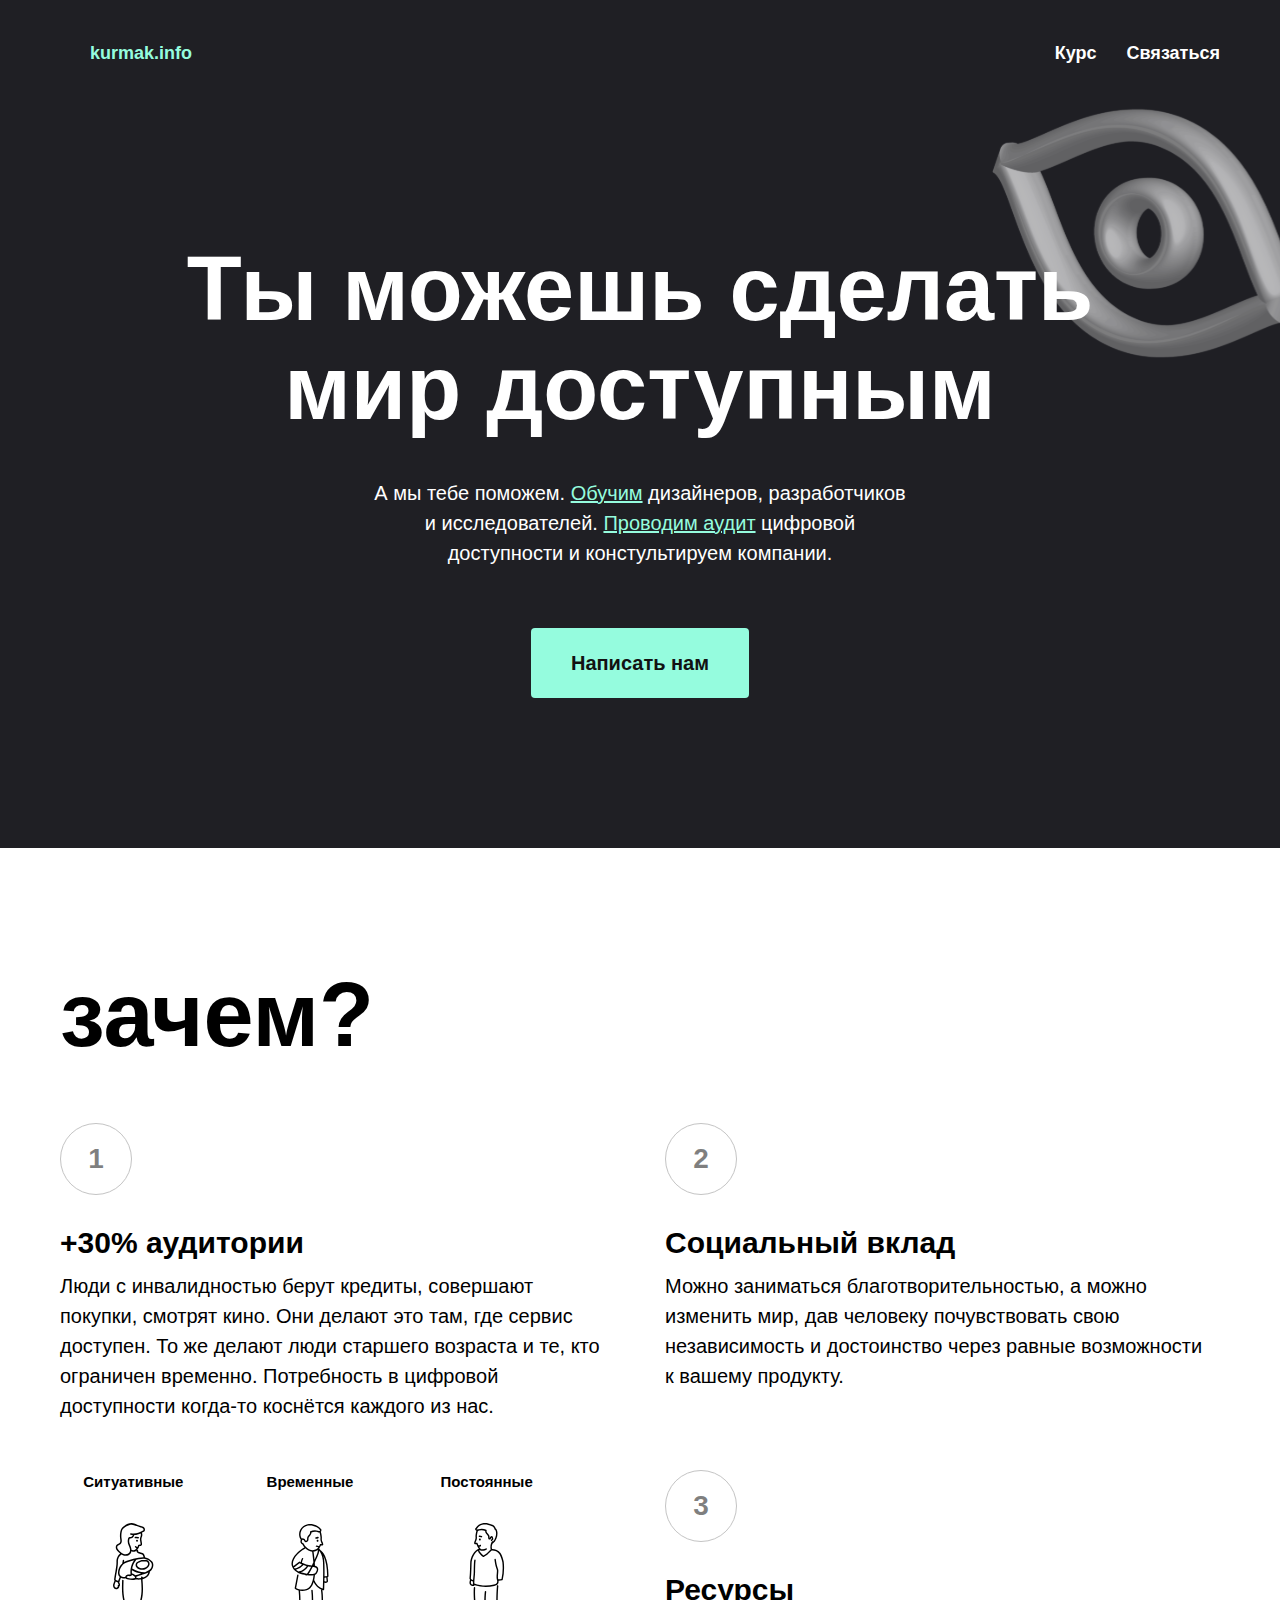
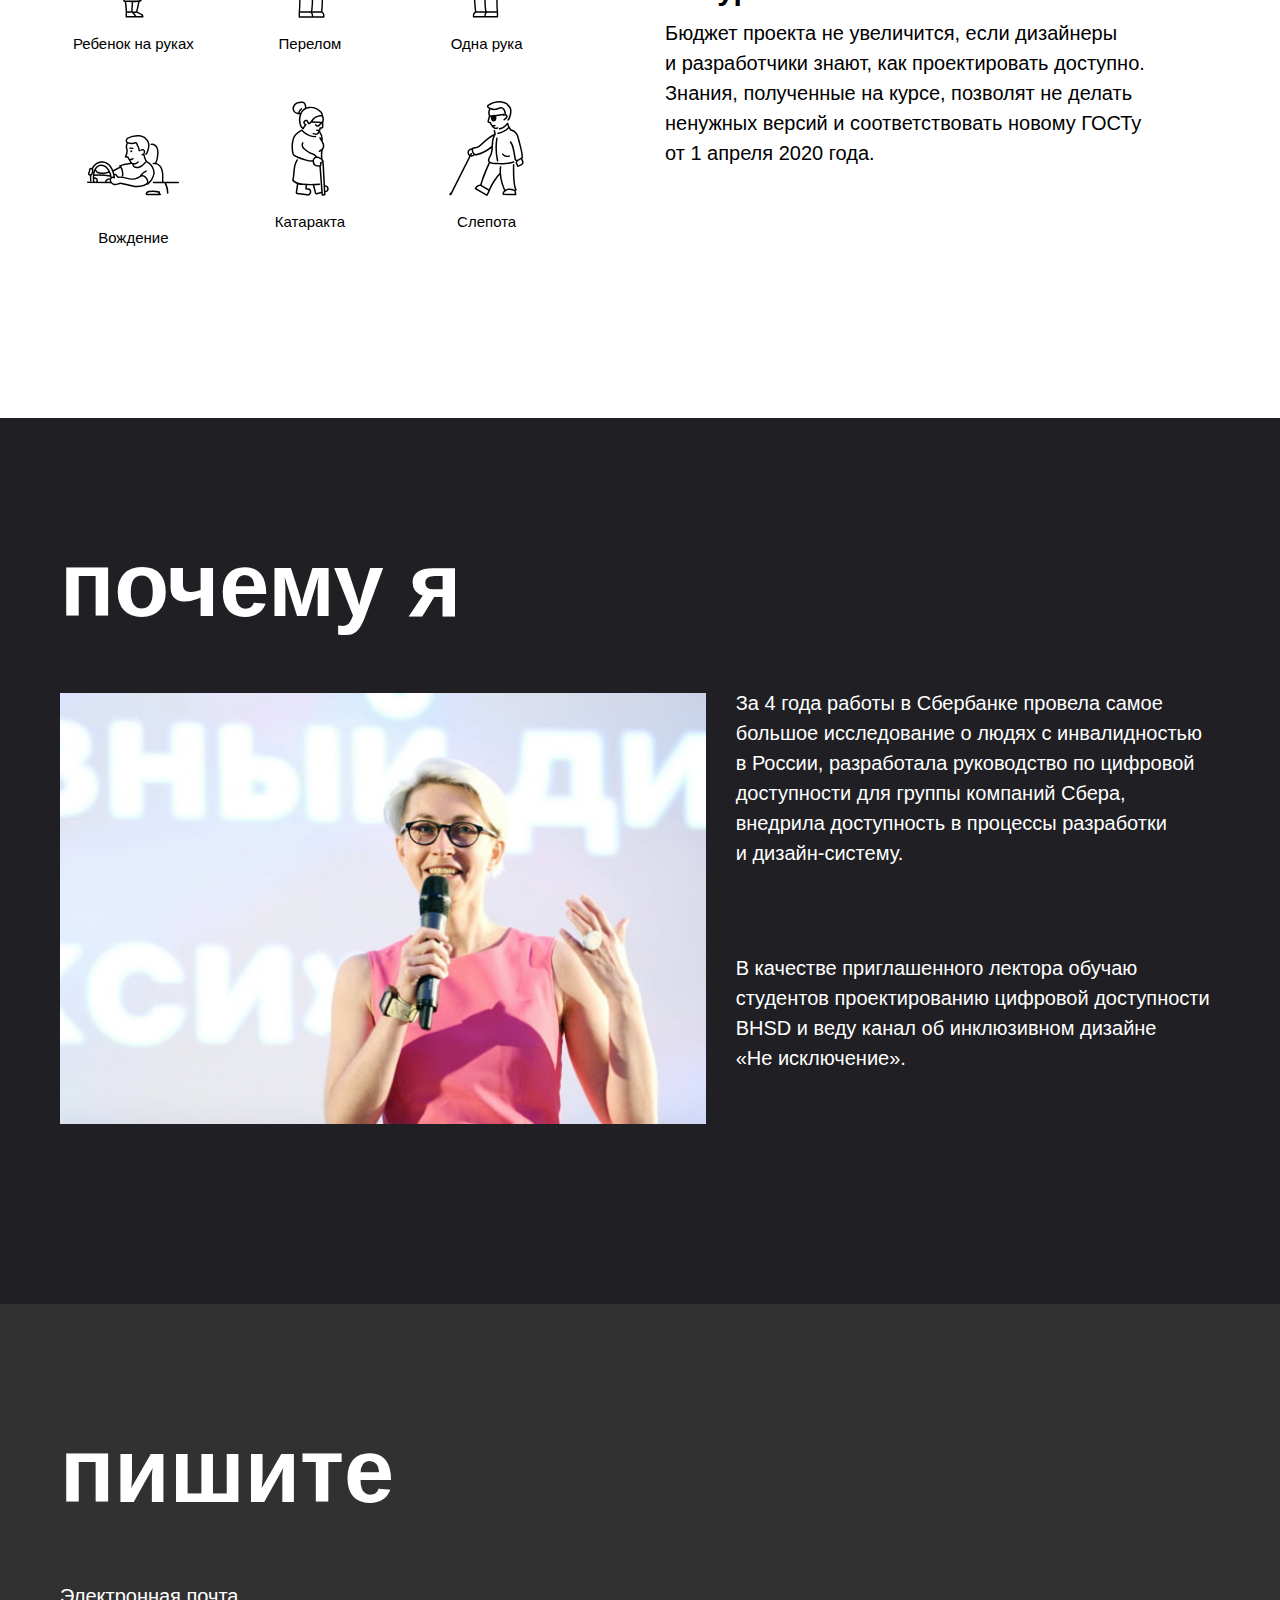
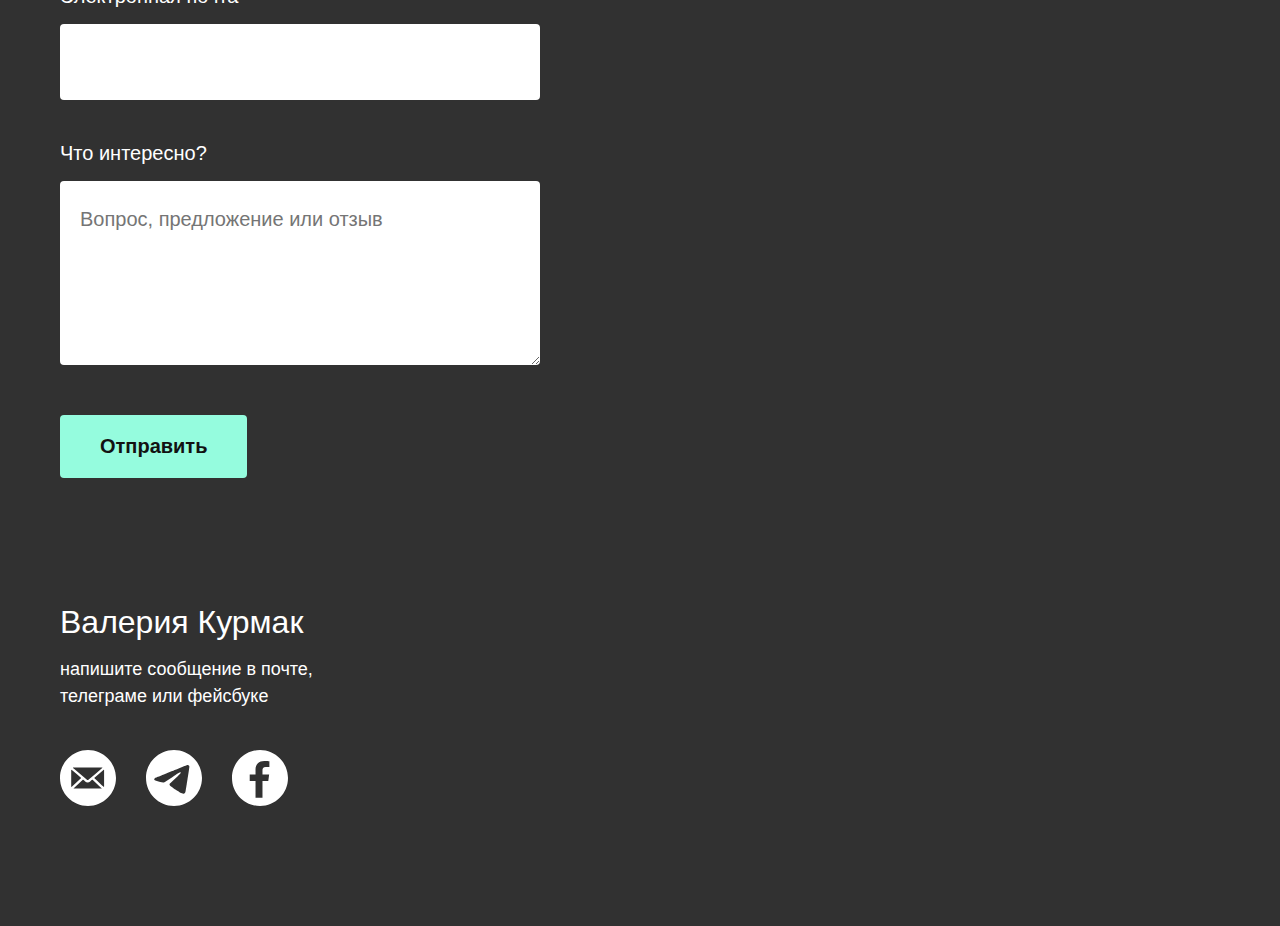
==== commit 59fec7a3: "add animated eye" ====
--- a/index.html
+++ b/index.html
@@ -23,6 +23,7 @@
                 <h1 class="banner__title">Ты можешь сделать мир доступным</h1>
                 <p class="banner__text text">А&nbsp;мы тебе поможем. <a href="#" class="color--mint">Обучим</a> дизайнеров, разработчиков и&nbsp;исследователей. <a href="#" class="color--mint">Проводим аудит</a> цифровой доступности и&nbsp;констультируем компании.</p>
                 <a href="#write" class="btn btn--mint banner__btn">Написать нам</a>
+                <img src="./images/eye.svg" class="banner__eye" alt="" role="presentation">
             </div>
         </section>
         <section class="reasons section">
--- a/styles/style.css
+++ b/styles/style.css
@@ -164,6 +164,31 @@
     color: white;
     padding-top: 240px;
     padding-bottom: 150px;
+    position: relative;
+}
+
+.banner__eye {
+    position: absolute;
+    right: 0;
+    top: 7%;
+    display: block;
+    width: 25vw;
+    z-index: 1;
+    animation: scaleEye 4s ease-in-out infinite;
+}
+
+@keyframes scaleEye {
+    0% {
+        transform: scale(1);
+    }
+
+    45%, 55% {
+        transform: scale(1.05);
+    }
+
+    100% {
+        transform: scale(1);
+    }
 }
 
 .banner__container {
@@ -174,6 +199,8 @@
     width: 85%;
     margin-left: auto;
     margin-right: auto;
+    position: relative;
+    z-index: 2;
 }
 
 .banner__text {
--- a/styles/responsive.css
+++ b/styles/responsive.css
@@ -1,4 +1,8 @@
 @media (max-width: 1200px) {
+    .banner__eye {
+        top: 10%;
+    }
+    
     .reason-list {
         grid-template-columns: 1fr;
         grid-gap: 60px;
@@ -15,6 +19,10 @@
         margin-bottom: 50px;
     }
 
+    .banner__eye {
+        right: -40px;
+    }
+
     .banner__text {
         margin-bottom: 80px;
     }
@@ -67,6 +75,10 @@
 }
 
 @media (max-width: 768px) {
+    .banner__eye {
+        width: 190px;
+    }
+    
     .section {
         padding-top: 100px;
     }
@@ -191,6 +203,10 @@
         margin-bottom: 30px;
     }
 
+    .banner__eye {
+        width: 160px;
+    }
+
     h2 {
         font-size: 5em;
     }
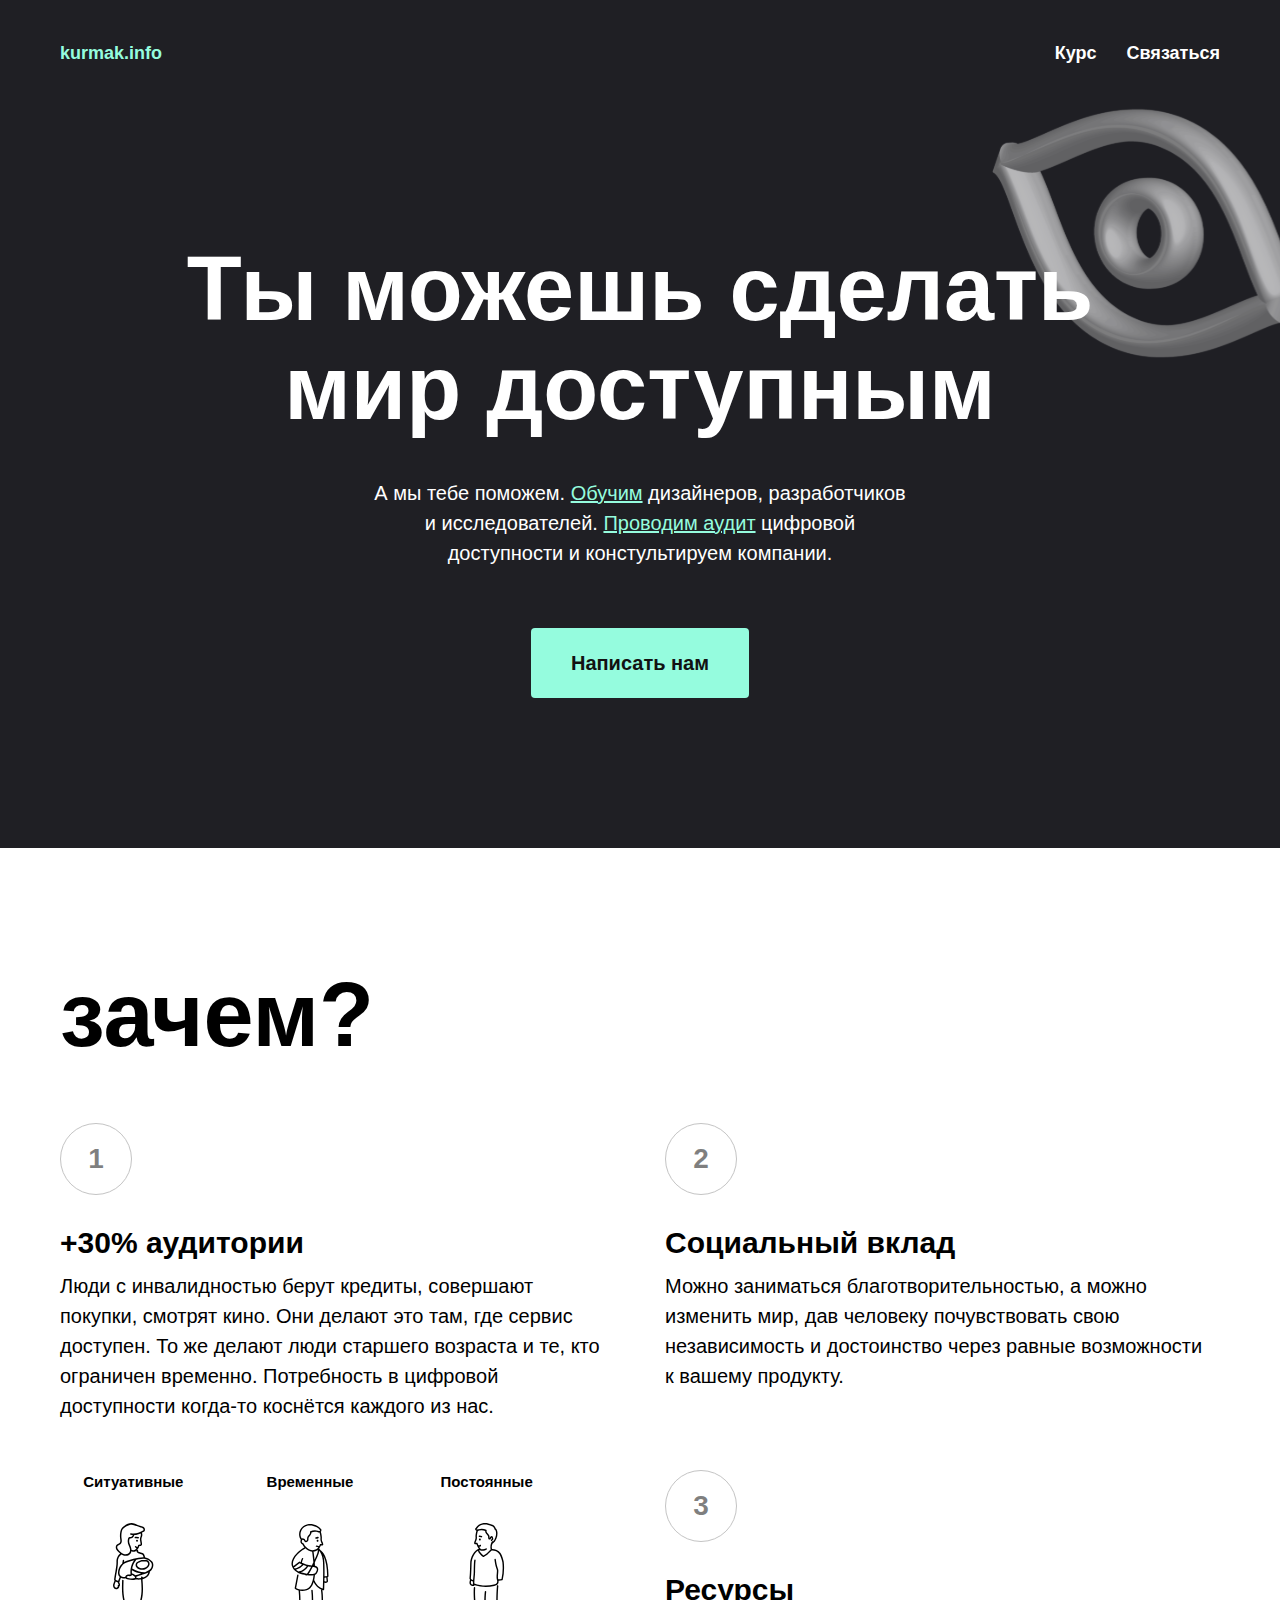
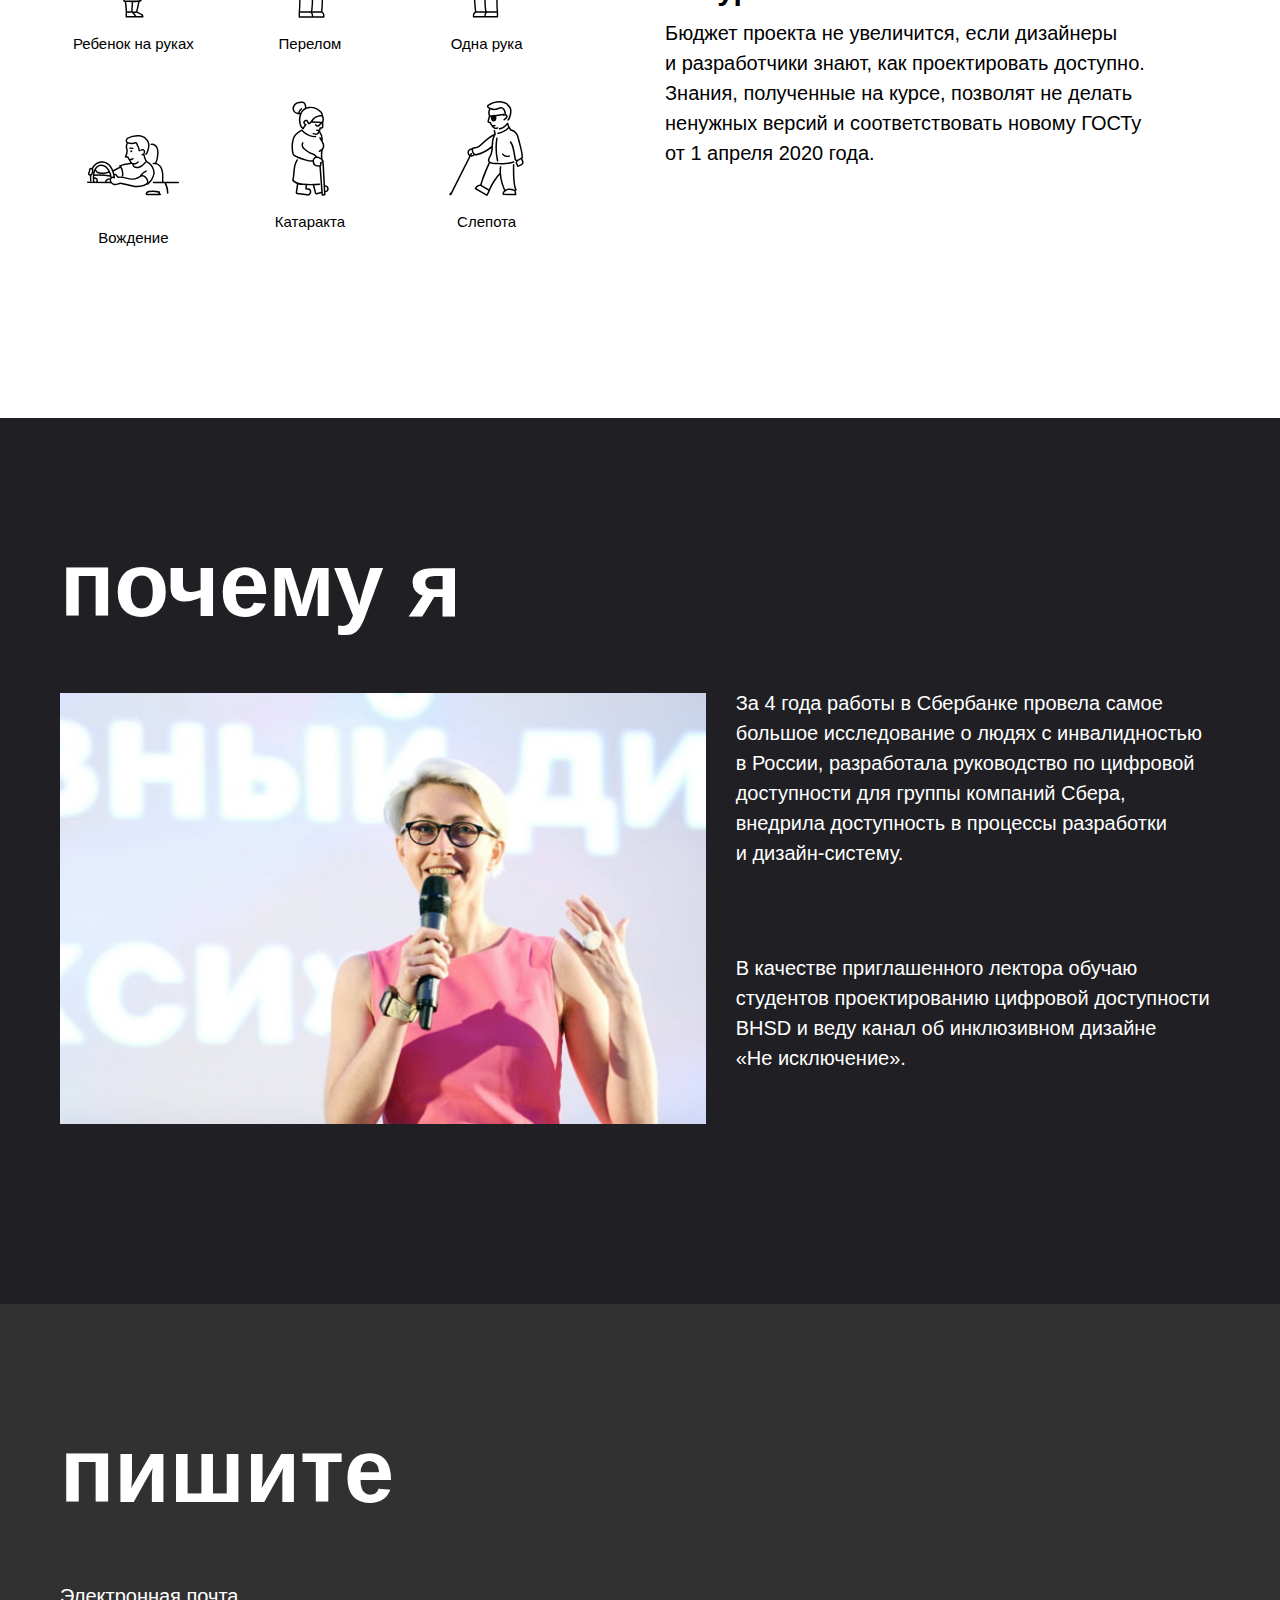
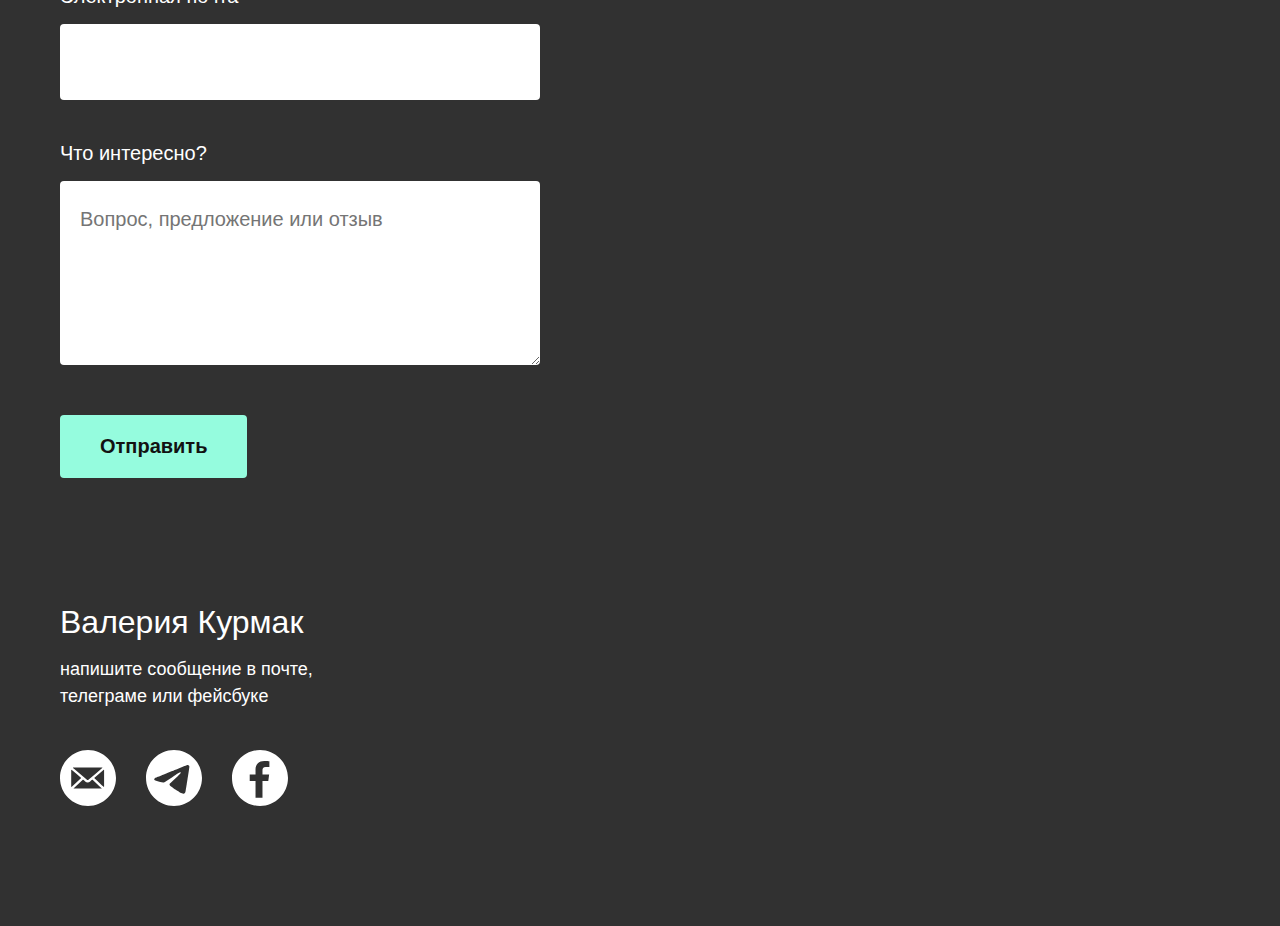
==== commit 857e6c69: "add animations" ====
--- a/index.html
+++ b/index.html
@@ -3,6 +3,7 @@
 <head>
     <meta charset="UTF-8">
     <meta name="viewport" content="width=device-width, initial-scale=1.0">
+    <link rel="stylesheet" href="./styles/animate.css">
     <link rel="stylesheet" href="./styles/style.css">
     <link rel="stylesheet" href="./styles/responsive.css">
     <title>Валерия Курмак</title>
@@ -20,7 +21,7 @@
     <main>
         <section role="banner" class="banner">
             <div class="container banner__container">
-                <h1 class="banner__title">Ты можешь сделать мир доступным</h1>
+                <h1 class="banner__title fadeIn wow">Ты можешь сделать мир доступным</h1>
                 <p class="banner__text text">А&nbsp;мы тебе поможем. <a href="#" class="color--mint">Обучим</a> дизайнеров, разработчиков и&nbsp;исследователей. <a href="#" class="color--mint">Проводим аудит</a> цифровой доступности и&nbsp;констультируем компании.</p>
                 <a href="#write" class="btn btn--mint banner__btn">Написать нам</a>
                 <img src="./images/eye.svg" class="banner__eye" alt="" role="presentation">
@@ -28,13 +29,15 @@
         </section>
         <section class="reasons section">
             <div class="container">
-                <h2>зачем?</h2>
+                <h2 class="fadeInUp wow">зачем?</h2>
                 <ol class="reason-list">
                     <li class="reason-list__item reason-list__item--column">
-                        <span class="reason-list__num">1</span>
-                        <h3 class="reason-list__title">+30%&nbsp;аудитории</h3>
-                        <p class="reason-list__text">Люди с&nbsp;инвалидностью берут кредиты, совершают покупки, смотрят кино. Они делают это там, где сервис доступен. То же делают люди старшего возраста и&nbsp;те, кто ограничен временно. Потребность в&nbsp;цифровой доступности когда-то коснётся каждого из&nbsp;нас.</p>
-                        <div class="limit">
+                        <div class="fadeInUp wow">
+                            <span class="reason-list__num">1</span>
+                            <h3 class="reason-list__title">+30%&nbsp;аудитории</h3>
+                            <p class="reason-list__text">Люди с&nbsp;инвалидностью берут кредиты, совершают покупки, смотрят кино. Они делают это там, где сервис доступен. То же делают люди старшего возраста и&nbsp;те, кто ограничен временно. Потребность в&nbsp;цифровой доступности когда-то коснётся каждого из&nbsp;нас.</p>
+                        </div>
+                        <div class="limit fadeInUp wow">
                             <p class="limit__type">Ситуативные</p>
                             <div class="limit__item">
                                 <img class="limit__pic" src="./images/child.svg" role="presentation">
@@ -64,12 +67,12 @@
                             </div>
                         </div>
                     </li>
-                    <li class="reason-list__item">
+                    <li class="reason-list__item fadeInUp wow">
                         <span class="reason-list__num">2</span>
                         <h3 class="reason-list__title">Социальный вклад</h3>
                         <p class="reason-list__text">Можно заниматься благотворительностью, а&nbsp;можно изменить мир, дав человеку почувствовать свою независимость и&nbsp;достоинство через равные возможности к&nbsp;вашему продукту.</p>
                     </li>
-                    <li class="reason-list__item reason-list__item--margin">
+                    <li class="reason-list__item reason-list__item--margin fadeInUp wow">
                         <span class="reason-list__num">3</span>
                         <h3 class="reason-list__title">Ресурсы</h3>
                         <p class="reason-list__text">Бюджет проекта не&nbsp;увеличится, если дизайнеры и&nbsp;разработчики знают, как проектировать доступно. Знания, полученные на&nbsp;курсе, позволят не&nbsp;делать ненужных версий и&nbsp;соответствовать новому ГОСТу от&nbsp;1&nbsp;апреля 2020&nbsp;года.</p>
@@ -79,7 +82,7 @@
         </section>
         <section class="why-me section">
             <div class="container">
-                <h2>почему я</h2>
+                <h2 class="fadeInUp wow">почему я</h2>
                 <div class="why-me__content">
                     <img src="./images/valeriya-kurmak.jpg" alt="Валерия Курмак" class="why-me__img">
                     <p class="why-me__text">За&nbsp;4&nbsp;года работы в&nbsp;Сбербанке провела самое большое исследование о&nbsp;людях с&nbsp;инвалидностью в&nbsp;России, разработала руководство по&nbsp;цифровой доступности для&nbsp;группы компаний Сбера, внедрила доступность в&nbsp;процессы разработки и&nbsp;дизайн-систему.</p>
@@ -88,7 +91,7 @@
             </div>
         </section>
         <section class="write section" id="write">
-            <div class="container">
+            <div class="container fadeInUp wow">
                 <h2>пишите</h2>
                 <form action="" class="main-form">
                     <div class="main-form__field main-form__field--first">
@@ -105,7 +108,7 @@
         </section>
     </main>
     <footer class="footer">
-        <div class="container">
+        <div class="container fadeInUp wow">
             <p class="footer__title">Валерия Курмак</p>
             <p class="footer__text">напишите сообщение в&nbsp;почте, телеграме или&nbsp;фейсбуке</p>
             <nav class="footer__nav" aria-label="Социальные ссылки">
@@ -121,5 +124,14 @@
             </nav>
         </div>
     </footer>
+
+    <script
+    src="https://code.jquery.com/jquery-3.4.1.min.js"
+    integrity="sha256-CSXorXvZcTkaix6Yvo6HppcZGetbYMGWSFlBw8HfCJo="
+    crossorigin="anonymous"></script>
+    <script src="./wow.min.js"></script>
+    <script>
+        $(() => {new WOW().init();})
+    </script>
 </body>
 </html>--- a/styles/style.css
+++ b/styles/style.css
@@ -3,6 +3,7 @@
     --dark-grey: #313131;
     --mint: #95FCDE;
     --mint-hover: #6fe2c1;
+    --offset: calc((100vw - 1160px) / 2);
 }
 
 @font-face{font-family:'Inter';src:url(../fonts/Inter-Regular.ttf) format("ttf");font-weight:400;font-style:normal;font-display:swap}
@@ -121,6 +122,34 @@
     opacity: 0.9;
 }
 
+/* slider */
+
+.slider {
+    display: flex;
+    overflow-x: scroll;
+    scroll-snap-type: both mandatory;
+    scroll-padding: 1rem;
+}
+
+.slider::-webkit-scrollbar {
+    display: none;
+}
+
+.slider::before,
+.slider::after {
+    content: '';
+    display: block;
+    width: var(--offset);
+}
+
+.slide {
+    scroll-snap-align: start;
+}
+
+.slider.active {
+    scroll-snap-type: unset;
+}
+
 /* header */
 
 .header {
@@ -149,6 +178,7 @@
 .nav__item--logo {
     padding-left: 0;
     margin-right: auto;
+    margin-left: 0;
 }
 
 .nav__item:hover,
@@ -399,6 +429,9 @@
     background-color: var(--mint);
     padding-top: 270px;
     padding-bottom: 120px;
+    background-image: url(../images/figures.svg);
+    background-position: center;
+    background-repeat: no-repeat;
 }
 
 .course-top__heading {
@@ -556,6 +589,59 @@
     padding-bottom: 70px;
 }
 
+.review {
+    background-color: white;
+    color: var(--dark);
+    border-radius: 20px;
+    padding: 40px;
+    font-size: 2em;
+    display: flex;
+    flex-direction: column;
+    min-width: 480px;
+    box-sizing: border-box;
+}
+
+.review:not(:last-of-type) {
+    margin-right: 30px;
+}
+
+.review::marker {
+    color: transparent;
+}
+
+.review__info {
+    display: flex;
+    align-items: center;
+}
+
+.review__text {
+    margin-bottom: 20px;
+    flex: 1;
+}
+
+.review__pic {
+    border-radius: 50%;
+    width: 80px;
+    height: 80px;
+    background-color: #c4c4c4;
+    margin-right: 20px;
+}
+
+.review__author {
+    display: flex;
+    flex-direction: column;
+    justify-content: center;
+}
+
+.review__name {
+    margin-bottom: 0;
+    font-weight: 600;
+}
+
+.review__job {
+    margin-bottom: 0;
+}
+
 /* logos */
 
 .logos {
@@ -567,9 +653,11 @@
     display: flex;
     align-items: center;
     justify-content: center;
-}
-
-.logos__img {
+    flex-wrap: wrap;
+    max-width: 80%;
+}
+
+.logos__wrap {
     margin: 0 30px;
 }
 
@@ -579,4 +667,32 @@
     background: var(--dark);
     color: white;
     padding-bottom: 230px;
+}
+
+.person {
+    min-width: 270px;
+}
+
+.person:not(:last-of-type) {
+    margin-right: 30px;
+}
+
+.person__name {
+    font-weight: 600;
+    font-size: 2em;
+    line-height: 1.2;
+    margin-bottom: 10px;
+}
+
+.person__description {
+    font-size: 1.6em;
+    margin-bottom: 0;
+}
+
+.person__img {
+    width: 200px;
+    height: 250px;
+    object-fit: cover;
+    object-position: center;
+    margin-bottom: 20px;
 }--- a/styles/responsive.css
+++ b/styles/responsive.css
@@ -2,9 +2,12 @@
     .banner__eye {
         top: 10%;
     }
+
+    .course-top {
+        background-position: right center;
+    }
     
     .reason-list {
-        grid-template-columns: 1fr;
         grid-gap: 60px;
     }
 
@@ -32,6 +35,10 @@
         margin-bottom: 40px;
     }
 
+    .reason-list {
+        grid-template-columns: 1fr;
+    }
+
     .empathy__title {
         font-size: 8em;
     }
@@ -53,11 +60,7 @@
         width: 365px;
     }
 
-    .logos__container {
-        flex-wrap: wrap;
-    }
-
-    .logos__img {
+    .logos__wrap {
         margin: 0 20px;
     }
 
@@ -85,6 +88,7 @@
 
     .course-top {
         padding-bottom: 150px;
+        background-size: 250px;
     }
 
     .reasons,
@@ -226,6 +230,8 @@
     .course-top {
         padding-top: 225px;
         padding-bottom: 70px;
+        background-size: 200px;
+        background-position: 110% center;
     }
 
     .course-top__btn {
@@ -245,6 +251,10 @@
         font-size: 1.6em;
         line-height: 2.2;
         padding: 10px 65px;
+    }
+
+    .logos__container {
+        max-width: 100%;
     }
 
     .about,
@@ -429,6 +439,40 @@
         font-size: 2.4em;
         margin-bottom: 70px;
     }
+
+    .review {
+        min-width: 240px;
+        padding: 30px 20px;
+        font-size: 1.6em;
+    }
+
+    .review:not(:last-of-type) {
+        margin-right: 10px;
+    }
+
+    .review__pic {
+        width: 50px;
+        height: 50px;
+        margin-right: 10px;
+    }
+
+    .person {
+        min-width: 220px;
+    }
+
+    .person__name {
+        font-size: 1.6em;
+    }
+
+    .person__description {
+        font-size: 1.4em;
+    }
+}
+
+@media (max-width: 420px) {
+    .course-top {
+        background-position: calc(100% + 80px) center;
+    }
 }
 
 @media (max-width: 380px) {
